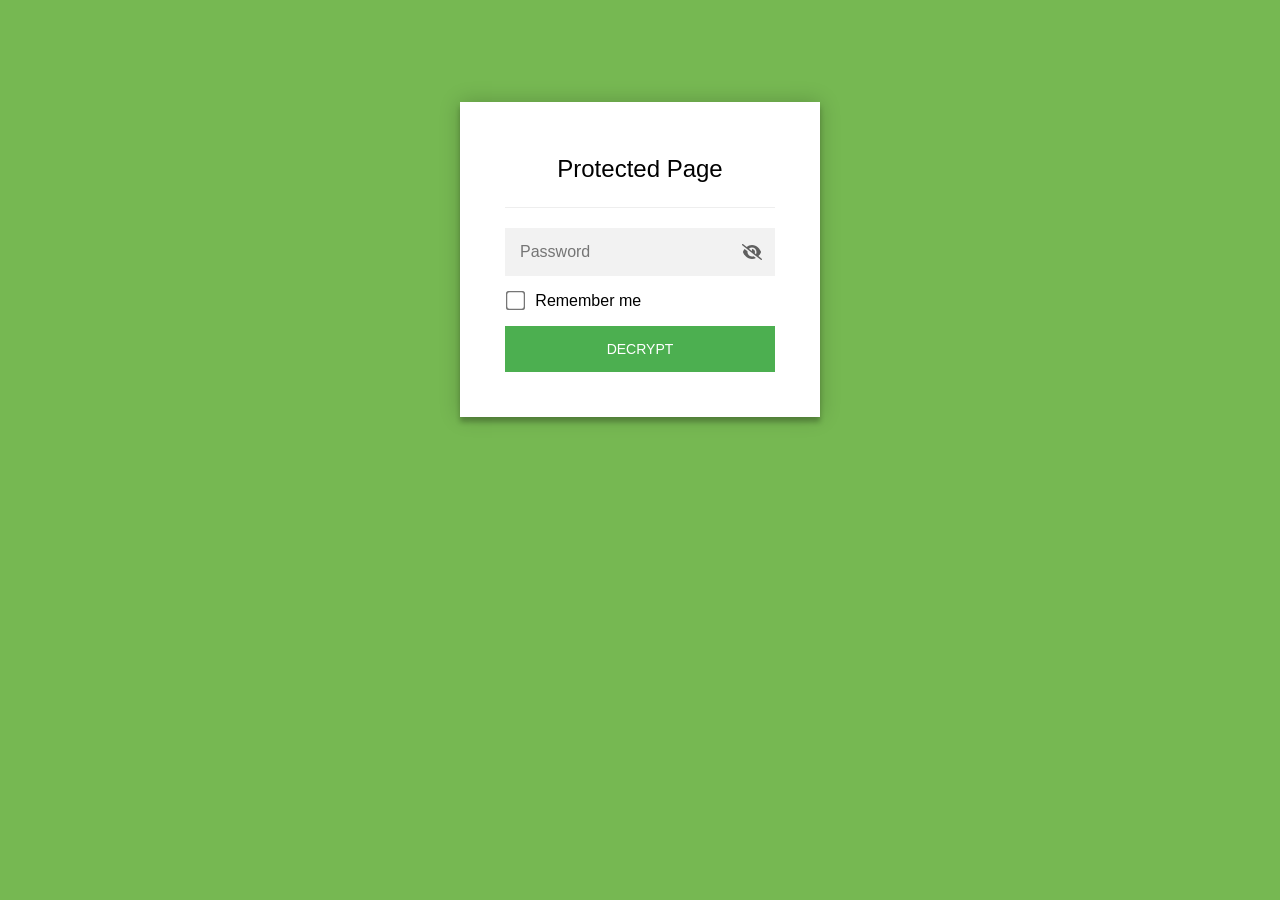
==== intel-workshop-site.html @ adeb6d55 "Intel Sales Workshop — password-protected static site Co-Authored-By: Claude Opus 4.8 (1M context) <" ====
<!DOCTYPE html>
<html class="staticrypt-html">
    <head>
        <meta charset="utf-8" />
        <title>Protected Page</title>
        <meta name="viewport" content="width=device-width, initial-scale=1" />

        <!-- do not cache this page -->
        <meta http-equiv="cache-control" content="max-age=0" />
        <meta http-equiv="cache-control" content="no-cache" />
        <meta http-equiv="expires" content="0" />
        <meta http-equiv="expires" content="Tue, 01 Jan 1980 1:00:00 GMT" />
        <meta http-equiv="pragma" content="no-cache" />

        <style>
            .staticrypt-hr {
                margin-top: 20px;
                margin-bottom: 20px;
                border: 0;
                border-top: 1px solid #eee;
            }

            .staticrypt-page {
                width: 360px;
                padding: 8% 0 0;
                margin: auto;
                box-sizing: border-box;
            }

            .staticrypt-form {
                position: relative;
                z-index: 1;
                background: #ffffff;
                max-width: 360px;
                margin: 0 auto 100px;
                padding: 45px;
                text-align: center;
                box-shadow: 0 0 20px 0 rgba(0, 0, 0, 0.2), 0 5px 5px 0 rgba(0, 0, 0, 0.24);
            }

            .staticrypt-form input[type="password"],
            input[type="text"] {
                background: inherit;
                border: 0;
                box-sizing: border-box; /* This ensures padding is included in the total width */
                font-size: 14px;
                outline: 0;
                padding: 15px 30px 15px 15px; /* Adjust the padding to ensure there is space for the icon */
                width: 100%;
            }

            .staticrypt-password-container {
                position: relative;
                outline: 0;
                background: #f2f2f2;
                width: 100%;
                border: 0;
                margin: 0 0 15px;
                box-sizing: border-box;
            }

            .staticrypt-toggle-password-visibility {
                cursor: pointer;
                height: 20px;
                opacity: 60%;
                padding: 13px;
                position: absolute;
                right: 0;
                top: 50%;
                transform: translateY(-50%);
                width: 20px;
            }

            .staticrypt-form .staticrypt-decrypt-button {
                text-transform: uppercase;
                outline: 0;
                background: #4CAF50;
                width: 100%;
                border: 0;
                padding: 15px;
                color: #ffffff;
                font-size: 14px;
                cursor: pointer;
            }

            .staticrypt-form .staticrypt-decrypt-button:hover,
            .staticrypt-form .staticrypt-decrypt-button:active,
            .staticrypt-form .staticrypt-decrypt-button:focus {
                background: #4CAF50;
                filter: brightness(92%);
            }

            .staticrypt-html {
                height: 100%;
            }

            .staticrypt-body {
                height: 100%;
                margin: 0;
            }

            .staticrypt-content {
                height: 100%;
                margin-bottom: 1em;
                background: #76B852;
                font-family: "Arial", sans-serif;
                -webkit-font-smoothing: antialiased;
                -moz-osx-font-smoothing: grayscale;
            }

            .staticrypt-instructions {
                margin-top: -1em;
                margin-bottom: 1em;
            }

            .staticrypt-title {
                font-size: 1.5em;
            }

            label.staticrypt-remember {
                display: flex;
                align-items: center;
                margin-bottom: 1em;
            }

            .staticrypt-remember input[type="checkbox"] {
                transform: scale(1.5);
                margin-right: 1em;
            }

            .hidden {
                display: none !important;
            }

            .staticrypt-spinner-container {
                height: 100%;
                display: flex;
                align-items: center;
                justify-content: center;
            }

            .staticrypt-spinner {
                display: inline-block;
                width: 2rem;
                height: 2rem;
                vertical-align: text-bottom;
                border: 0.25em solid gray;
                border-right-color: transparent;
                border-radius: 50%;
                -webkit-animation: spinner-border 0.75s linear infinite;
                animation: spinner-border 0.75s linear infinite;
                animation-duration: 0.75s;
                animation-timing-function: linear;
                animation-delay: 0s;
                animation-iteration-count: infinite;
                animation-direction: normal;
                animation-fill-mode: none;
                animation-play-state: running;
                animation-name: spinner-border;
            }

            @keyframes spinner-border {
                100% {
                    transform: rotate(360deg);
                }
            }

            @media screen and (-webkit-min-device-pixel-ratio: 0) {
                .staticrypt-form input[type="password"],
                input[type="text"] {
                    font-size: 16px;
                }
            }
        </style>
    </head>

    <body class="staticrypt-body">
        <div id="staticrypt_loading" class="staticrypt-spinner-container">
            <div class="staticrypt-spinner"></div>
        </div>

        <div id="staticrypt_content" class="staticrypt-content hidden">
            <div class="staticrypt-page">
                <div class="staticrypt-form">
                    <div class="staticrypt-instructions">
                        <p class="staticrypt-title">Protected Page</p>
                        <p></p>
                    </div>

                    <hr class="staticrypt-hr" />

                    <form id="staticrypt-form" action="#" method="post">
                        <div class="staticrypt-password-container">
                            <input
                                id="staticrypt-password"
                                type="password"
                                name="password"
                                placeholder="Password"
                                autofocus
                            />

                            <img
                                class="staticrypt-toggle-password-visibility"
                                alt="Show password"
                                title="Show password"
                                src="[data-uri]"
                            />
                        </div>

                        <label id="staticrypt-remember-label" class="staticrypt-remember hidden">
                            <input id="staticrypt-remember" type="checkbox" name="remember" />
                            Remember me
                        </label>

                        <input type="submit" class="staticrypt-decrypt-button" value="DECRYPT" />
                    </form>
                </div>
            </div>
        </div>

        <script>
            // these variables will be filled when generating the file - the template format is 'variable_name'
            const staticryptInitiator = ((function(){
  const exports = {};
  const cryptoEngine = ((function(){
  const exports = {};
  const { subtle } = crypto;

const IV_BITS = 16 * 8;
const HEX_BITS = 4;
const ENCRYPTION_ALGO = "AES-CBC";

/**
 * Translates between utf8 encoded hexadecimal strings
 * and Uint8Array bytes.
 */
const HexEncoder = {
    /**
     * hex string -> bytes
     * @param {string} hexString
     * @returns {Uint8Array}
     */
    parse: function (hexString) {
        if (hexString.length % 2 !== 0) throw "Invalid hexString";
        const arrayBuffer = new Uint8Array(hexString.length / 2);

        for (let i = 0; i < hexString.length; i += 2) {
            const byteValue = parseInt(hexString.substring(i, i + 2), 16);
            if (isNaN(byteValue)) {
                throw "Invalid hexString";
            }
            arrayBuffer[i / 2] = byteValue;
        }
        return arrayBuffer;
    },

    /**
     * bytes -> hex string
     * @param {Uint8Array} bytes
     * @returns {string}
     */
    stringify: function (bytes) {
        const hexBytes = [];

        for (let i = 0; i < bytes.length; ++i) {
            let byteString = bytes[i].toString(16);
            if (byteString.length < 2) {
                byteString = "0" + byteString;
            }
            hexBytes.push(byteString);
        }
        return hexBytes.join("");
    },
};

/**
 * Translates between utf8 strings and Uint8Array bytes.
 */
const UTF8Encoder = {
    parse: function (str) {
        return new TextEncoder().encode(str);
    },

    stringify: function (bytes) {
        return new TextDecoder().decode(bytes);
    },
};

/**
 * Salt and encrypt a msg with a password.
 */
async function encrypt(msg, hashedPassword) {
    // Must be 16 bytes, unpredictable, and preferably cryptographically random. However, it need not be secret.
    // https://developer.mozilla.org/en-US/docs/Web/API/SubtleCrypto/encrypt#parameters
    const iv = crypto.getRandomValues(new Uint8Array(IV_BITS / 8));

    const key = await subtle.importKey("raw", HexEncoder.parse(hashedPassword), ENCRYPTION_ALGO, false, ["encrypt"]);

    const encrypted = await subtle.encrypt(
        {
            name: ENCRYPTION_ALGO,
            iv: iv,
        },
        key,
        UTF8Encoder.parse(msg)
    );

    // iv will be 32 hex characters, we prepend it to the ciphertext for use in decryption
    return HexEncoder.stringify(iv) + HexEncoder.stringify(new Uint8Array(encrypted));
}
exports.encrypt = encrypt;

/**
 * Decrypt a salted msg using a password.
 *
 * @param {string} encryptedMsg
 * @param {string} hashedPassword
 * @returns {Promise<string>}
 */
async function decrypt(encryptedMsg, hashedPassword) {
    const ivLength = IV_BITS / HEX_BITS;
    const iv = HexEncoder.parse(encryptedMsg.substring(0, ivLength));
    const encrypted = encryptedMsg.substring(ivLength);

    const key = await subtle.importKey("raw", HexEncoder.parse(hashedPassword), ENCRYPTION_ALGO, false, ["decrypt"]);

    const outBuffer = await subtle.decrypt(
        {
            name: ENCRYPTION_ALGO,
            iv: iv,
        },
        key,
        HexEncoder.parse(encrypted)
    );

    return UTF8Encoder.stringify(new Uint8Array(outBuffer));
}
exports.decrypt = decrypt;

/**
 * Salt and hash the password so it can be stored in localStorage without opening a password reuse vulnerability.
 *
 * @param {string} password
 * @param {string} salt
 * @returns {Promise<string>}
 */
async function hashPassword(password, salt) {
    // we hash the password in multiple steps, each adding more iterations. This is because we used to allow less
    // iterations, so for backward compatibility reasons, we need to support going from that to more iterations.
    let hashedPassword = await hashLegacyRound(password, salt);

    hashedPassword = await hashSecondRound(hashedPassword, salt);

    return hashThirdRound(hashedPassword, salt);
}
exports.hashPassword = hashPassword;

/**
 * This hashes the password with 1k iterations. This is a low number, we need this function to support backwards
 * compatibility.
 *
 * @param {string} password
 * @param {string} salt
 * @returns {Promise<string>}
 */
function hashLegacyRound(password, salt) {
    return pbkdf2(password, salt, 1000, "SHA-1");
}
exports.hashLegacyRound = hashLegacyRound;

/**
 * Add a second round of iterations. This is because we used to use 1k, so for backwards compatibility with
 * remember-me/autodecrypt links, we need to support going from that to more iterations.
 *
 * @param hashedPassword
 * @param salt
 * @returns {Promise<string>}
 */
function hashSecondRound(hashedPassword, salt) {
    return pbkdf2(hashedPassword, salt, 14000, "SHA-256");
}
exports.hashSecondRound = hashSecondRound;

/**
 * Add a third round of iterations to bring total number to 600k. This is because we used to use 1k, then 15k, so for
 * backwards compatibility with remember-me/autodecrypt links, we need to support going from that to more iterations.
 *
 * @param hashedPassword
 * @param salt
 * @returns {Promise<string>}
 */
function hashThirdRound(hashedPassword, salt) {
    return pbkdf2(hashedPassword, salt, 585000, "SHA-256");
}
exports.hashThirdRound = hashThirdRound;

/**
 * Salt and hash the password so it can be stored in localStorage without opening a password reuse vulnerability.
 *
 * @param {string} password
 * @param {string} salt
 * @param {int} iterations
 * @param {string} hashAlgorithm
 * @returns {Promise<string>}
 */
async function pbkdf2(password, salt, iterations, hashAlgorithm) {
    const key = await subtle.importKey("raw", UTF8Encoder.parse(password), "PBKDF2", false, ["deriveBits"]);

    const keyBytes = await subtle.deriveBits(
        {
            name: "PBKDF2",
            hash: hashAlgorithm,
            iterations,
            salt: UTF8Encoder.parse(salt),
        },
        key,
        256
    );

    return HexEncoder.stringify(new Uint8Array(keyBytes));
}

function generateRandomSalt() {
    const bytes = crypto.getRandomValues(new Uint8Array(128 / 8));

    return HexEncoder.stringify(new Uint8Array(bytes));
}
exports.generateRandomSalt = generateRandomSalt;

async function signMessage(hashedPassword, message) {
    const key = await subtle.importKey(
        "raw",
        HexEncoder.parse(hashedPassword),
        {
            name: "HMAC",
            hash: "SHA-256",
        },
        false,
        ["sign"]
    );
    const signature = await subtle.sign("HMAC", key, UTF8Encoder.parse(message));

    return HexEncoder.stringify(new Uint8Array(signature));
}
exports.signMessage = signMessage;

function getRandomAlphanum() {
    const possibleCharacters = "abcdefghijklmnopqrstuvwxyzABCDEFGHIJKLMNOPQRSTUVWXYZ0123456789";

    let byteArray;
    let parsedInt;

    // Keep generating new random bytes until we get a value that falls
    // within a range that can be evenly divided by possibleCharacters.length
    do {
        byteArray = crypto.getRandomValues(new Uint8Array(1));
        // extract the lowest byte to get an int from 0 to 255 (probably unnecessary, since we're only generating 1 byte)
        parsedInt = byteArray[0] & 0xff;
    } while (parsedInt >= 256 - (256 % possibleCharacters.length));

    // Take the modulo of the parsed integer to get a random number between 0 and totalLength - 1
    const randomIndex = parsedInt % possibleCharacters.length;

    return possibleCharacters[randomIndex];
}

/**
 * Generate a random string of a given length.
 *
 * @param {int} length
 * @returns {string}
 */
function generateRandomString(length) {
    let randomString = "";

    for (let i = 0; i < length; i++) {
        randomString += getRandomAlphanum();
    }

    return randomString;
}
exports.generateRandomString = generateRandomString;

  return exports;
})());
const codec = ((function(){
  const exports = {};
  /**
 * Initialize the codec with the provided cryptoEngine - this return functions to encode and decode messages.
 *
 * @param cryptoEngine - the engine to use for encryption / decryption
 */
function init(cryptoEngine) {
    const exports = {};

    /**
     * Top-level function for encoding a message.
     * Includes password hashing, encryption, and signing.
     *
     * @param {string} msg
     * @param {string} password
     * @param {string} salt
     *
     * @returns {string} The encoded text
     */
    async function encode(msg, password, salt) {
        const hashedPassword = await cryptoEngine.hashPassword(password, salt);

        const encrypted = await cryptoEngine.encrypt(msg, hashedPassword);

        // we use the hashed password in the HMAC because this is effectively what will be used a password (so we can store
        // it in localStorage safely, we don't use the clear text password)
        const hmac = await cryptoEngine.signMessage(hashedPassword, encrypted);

        return hmac + encrypted;
    }
    exports.encode = encode;

    /**
     * Encode using a password that has already been hashed. This is useful to encode multiple messages in a row, that way
     * we don't need to hash the password multiple times.
     *
     * @param {string} msg
     * @param {string} hashedPassword
     *
     * @returns {string} The encoded text
     */
    async function encodeWithHashedPassword(msg, hashedPassword) {
        const encrypted = await cryptoEngine.encrypt(msg, hashedPassword);

        // we use the hashed password in the HMAC because this is effectively what will be used a password (so we can store
        // it in localStorage safely, we don't use the clear text password)
        const hmac = await cryptoEngine.signMessage(hashedPassword, encrypted);

        return hmac + encrypted;
    }
    exports.encodeWithHashedPassword = encodeWithHashedPassword;

    /**
     * Top-level function for decoding a message.
     * Includes signature check and decryption.
     *
     * @param {string} signedMsg
     * @param {string} hashedPassword
     * @param {string} salt
     * @param {int} backwardCompatibleAttempt
     * @param {string} originalPassword
     *
     * @returns {Object} {success: true, decoded: string} | {success: false, message: string}
     */
    async function decode(signedMsg, hashedPassword, salt, backwardCompatibleAttempt = 0, originalPassword = "") {
        const encryptedHMAC = signedMsg.substring(0, 64);
        const encryptedMsg = signedMsg.substring(64);
        const decryptedHMAC = await cryptoEngine.signMessage(hashedPassword, encryptedMsg);

        if (decryptedHMAC !== encryptedHMAC) {
            // we have been raising the number of iterations in the hashing algorithm multiple times, so to support the old
            // remember-me/autodecrypt links we need to try bringing the old hashes up to speed.
            originalPassword = originalPassword || hashedPassword;
            if (backwardCompatibleAttempt === 0) {
                const updatedHashedPassword = await cryptoEngine.hashThirdRound(originalPassword, salt);

                return decode(signedMsg, updatedHashedPassword, salt, backwardCompatibleAttempt + 1, originalPassword);
            }
            if (backwardCompatibleAttempt === 1) {
                let updatedHashedPassword = await cryptoEngine.hashSecondRound(originalPassword, salt);
                updatedHashedPassword = await cryptoEngine.hashThirdRound(updatedHashedPassword, salt);

                return decode(signedMsg, updatedHashedPassword, salt, backwardCompatibleAttempt + 1, originalPassword);
            }

            return { success: false, message: "Signature mismatch" };
        }

        return {
            success: true,
            decoded: await cryptoEngine.decrypt(encryptedMsg, hashedPassword),
        };
    }
    exports.decode = decode;

    return exports;
}
exports.init = init;

  return exports;
})());
const decode = codec.init(cryptoEngine).decode;

/**
 * Initialize the staticrypt module, that exposes functions callbable by the password_template.
 *
 * @param {{
 *  staticryptEncryptedMsgUniqueVariableName: string,
 *  isRememberEnabled: boolean,
 *  rememberDurationInDays: number,
 *  staticryptSaltUniqueVariableName: string,
 * }} staticryptConfig - object of data that is stored on the password_template at encryption time.
 *
 * @param {{
 *  rememberExpirationKey: string,
 *  rememberPassphraseKey: string,
 *  replaceHtmlCallback: function,
 *  clearLocalStorageCallback: function,
 * }} templateConfig - object of data that can be configured by a custom password_template.
 */
function init(staticryptConfig, templateConfig) {
    const exports = {};

    /**
     * Decrypt our encrypted page, replace the whole HTML.
     *
     * @param {string} hashedPassword
     * @returns {Promise<boolean>}
     */
    async function decryptAndReplaceHtml(hashedPassword) {
        const { staticryptEncryptedMsgUniqueVariableName, staticryptSaltUniqueVariableName } = staticryptConfig;
        const { replaceHtmlCallback } = templateConfig;

        const result = await decode(
            staticryptEncryptedMsgUniqueVariableName,
            hashedPassword,
            staticryptSaltUniqueVariableName
        );
        if (!result.success) {
            return false;
        }
        const plainHTML = result.decoded;

        // if the user configured a callback call it, otherwise just replace the whole HTML
        if (typeof replaceHtmlCallback === "function") {
            replaceHtmlCallback(plainHTML);
        } else {
            document.write(plainHTML);
            document.close();
        }

        return true;
    }

    /**
     * Attempt to decrypt the page and replace the whole HTML.
     *
     * @param {string} password
     * @param {boolean} isRememberChecked
     *
     * @returns {Promise<{isSuccessful: boolean, hashedPassword?: string}>} - we return an object, so that if we want to
     *   expose more information in the future we can do it without breaking the password_template
     */
    async function handleDecryptionOfPage(password, isRememberChecked) {
        const { staticryptSaltUniqueVariableName } = staticryptConfig;

        // decrypt and replace the whole page
        const hashedPassword = await cryptoEngine.hashPassword(password, staticryptSaltUniqueVariableName);
        return handleDecryptionOfPageFromHash(hashedPassword, isRememberChecked);
    }
    exports.handleDecryptionOfPage = handleDecryptionOfPage;

    async function handleDecryptionOfPageFromHash(hashedPassword, isRememberChecked) {
        const { isRememberEnabled, rememberDurationInDays } = staticryptConfig;
        const { rememberExpirationKey, rememberPassphraseKey } = templateConfig;

        const isDecryptionSuccessful = await decryptAndReplaceHtml(hashedPassword);

        if (!isDecryptionSuccessful) {
            return {
                isSuccessful: false,
                hashedPassword,
            };
        }

        // remember the hashedPassword and set its expiration if necessary
        if (isRememberEnabled && isRememberChecked) {
            window.localStorage.setItem(rememberPassphraseKey, hashedPassword);

            // set the expiration if the duration isn't 0 (meaning no expiration)
            if (rememberDurationInDays > 0) {
                window.localStorage.setItem(
                    rememberExpirationKey,
                    (new Date().getTime() + rememberDurationInDays * 24 * 60 * 60 * 1000).toString()
                );
            }
        }

        return {
            isSuccessful: true,
            hashedPassword,
        };
    }
    exports.handleDecryptionOfPageFromHash = handleDecryptionOfPageFromHash;

    /**
     * Clear localstorage from staticrypt related values
     */
    function clearLocalStorage() {
        const { clearLocalStorageCallback, rememberExpirationKey, rememberPassphraseKey } = templateConfig;

        if (typeof clearLocalStorageCallback === "function") {
            clearLocalStorageCallback();
        } else {
            localStorage.removeItem(rememberPassphraseKey);
            localStorage.removeItem(rememberExpirationKey);
        }
    }

    async function handleDecryptOnLoad() {
        let isSuccessful = await decryptOnLoadFromUrl();

        if (!isSuccessful) {
            isSuccessful = await decryptOnLoadFromRememberMe();
        }

        return { isSuccessful };
    }
    exports.handleDecryptOnLoad = handleDecryptOnLoad;

    /**
     * Clear storage if we are logging out
     *
     * @returns {boolean} - whether we logged out
     */
    function logoutIfNeeded() {
        const logoutKey = "staticrypt_logout";

        // handle logout through query param
        const queryParams = new URLSearchParams(window.location.search);
        if (queryParams.has(logoutKey)) {
            clearLocalStorage();
            return true;
        }

        // handle logout through URL fragment
        const hash = window.location.hash.substring(1);
        if (hash.includes(logoutKey)) {
            clearLocalStorage();
            return true;
        }

        return false;
    }

    /**
     * To be called on load: check if we want to try to decrypt and replace the HTML with the decrypted content, and
     * try to do it if needed.
     *
     * @returns {Promise<boolean>} true if we derypted and replaced the whole page, false otherwise
     */
    async function decryptOnLoadFromRememberMe() {
        const { rememberDurationInDays } = staticryptConfig;
        const { rememberExpirationKey, rememberPassphraseKey } = templateConfig;

        // if we are login out, terminate
        if (logoutIfNeeded()) {
            return false;
        }

        // if there is expiration configured, check if we're not beyond the expiration
        if (rememberDurationInDays && rememberDurationInDays > 0) {
            const expiration = localStorage.getItem(rememberExpirationKey),
                isExpired = expiration && new Date().getTime() > parseInt(expiration);

            if (isExpired) {
                clearLocalStorage();
                return false;
            }
        }

        const hashedPassword = localStorage.getItem(rememberPassphraseKey);

        if (hashedPassword) {
            // try to decrypt
            const isDecryptionSuccessful = await decryptAndReplaceHtml(hashedPassword);

            // if the decryption is unsuccessful the password might be wrong - silently clear the saved data and let
            // the user fill the password form again
            if (!isDecryptionSuccessful) {
                clearLocalStorage();
                return false;
            }

            return true;
        }

        return false;
    }

    async function decryptOnLoadFromUrl() {
        const passwordKey = "staticrypt_pwd";
        const rememberMeKey = "remember_me";

        // try to get the password from the query param (for backward compatibility - we now want to avoid this method,
        // since it sends the hashed password to the server which isn't needed)
        const queryParams = new URLSearchParams(window.location.search);
        const hashedPasswordQuery = queryParams.get(passwordKey);
        const rememberMeQuery = queryParams.get(rememberMeKey);

        const urlFragment = window.location.hash.substring(1);
        // get the password from the url fragment
        const hashedPasswordRegexMatch = urlFragment.match(new RegExp(passwordKey + "=([^&]*)"));
        const hashedPasswordFragment = hashedPasswordRegexMatch ? hashedPasswordRegexMatch[1] : null;
        const rememberMeFragment = urlFragment.includes(rememberMeKey);

        const hashedPassword = hashedPasswordFragment || hashedPasswordQuery;
        const rememberMe = rememberMeFragment || rememberMeQuery;

        if (hashedPassword) {
            return handleDecryptionOfPageFromHash(hashedPassword, rememberMe);
        }

        return false;
    }

    return exports;
}
exports.init = init;

  return exports;
})());
            const templateError = "Bad password!",
                templateToggleAltShow = "Show password",
                templateToggleAltHide = "Hide password",
                isRememberEnabled = true,
                staticryptConfig = {"staticryptEncryptedMsgUniqueVariableName":"[base64]","isRememberEnabled":true,"rememberDurationInDays":0,"staticryptSaltUniqueVariableName":"ee8385d4d54e8d5af20b3872338df001"};

            // you can edit these values to customize some of the behavior of StatiCrypt
            const templateConfig = {
                rememberExpirationKey: "staticrypt_expiration",
                rememberPassphraseKey: "staticrypt_passphrase",
                replaceHtmlCallback: null,
                clearLocalStorageCallback: null,
            };

            // init the staticrypt engine
            const staticrypt = staticryptInitiator.init(staticryptConfig, templateConfig);

            // try to automatically decrypt on load if there is a saved password
            window.onload = async function () {
                const { isSuccessful } = await staticrypt.handleDecryptOnLoad();

                // if we didn't decrypt anything on load, show the password prompt. Otherwise the content has already been
                // replaced, no need to do anything
                if (!isSuccessful) {
                    // hide loading screen
                    document.getElementById("staticrypt_loading").classList.add("hidden");
                    document.getElementById("staticrypt_content").classList.remove("hidden");
                    document.getElementById("staticrypt-password").focus();

                    // show the remember me checkbox
                    if (isRememberEnabled) {
                        document.getElementById("staticrypt-remember-label").classList.remove("hidden");
                    }
                }
            };

            // toggle password visibility
            const toggleIcon = document.querySelector(".staticrypt-toggle-password-visibility");
            // these two icons are coming from FontAwesome
            const imgSrcEyeClosed =
                "[data-uri]";
            const imgSrcEyeOpened =
                "[data-uri]";
            toggleIcon.addEventListener("click", function () {
                const passwordInput = document.getElementById("staticrypt-password");
                if (passwordInput.type === "password") {
                    passwordInput.type = "text";
                    toggleIcon.src = imgSrcEyeOpened;
                    toggleIcon.alt = templateToggleAltHide;
                    toggleIcon.title = templateToggleAltHide;
                } else {
                    passwordInput.type = "password";
                    toggleIcon.src = imgSrcEyeClosed;
                    toggleIcon.alt = templateToggleAltShow;
                    toggleIcon.title = templateToggleAltShow;
                }
            });

            // handle password form submission
            document.getElementById("staticrypt-form").addEventListener("submit", async function (e) {
                e.preventDefault();

                const password = document.getElementById("staticrypt-password").value,
                    isRememberChecked = document.getElementById("staticrypt-remember").checked;

                const { isSuccessful } = await staticrypt.handleDecryptionOfPage(password, isRememberChecked);

                if (!isSuccessful) {
                    alert(templateError);
                }
            });
        </script>
    </body>
</html>
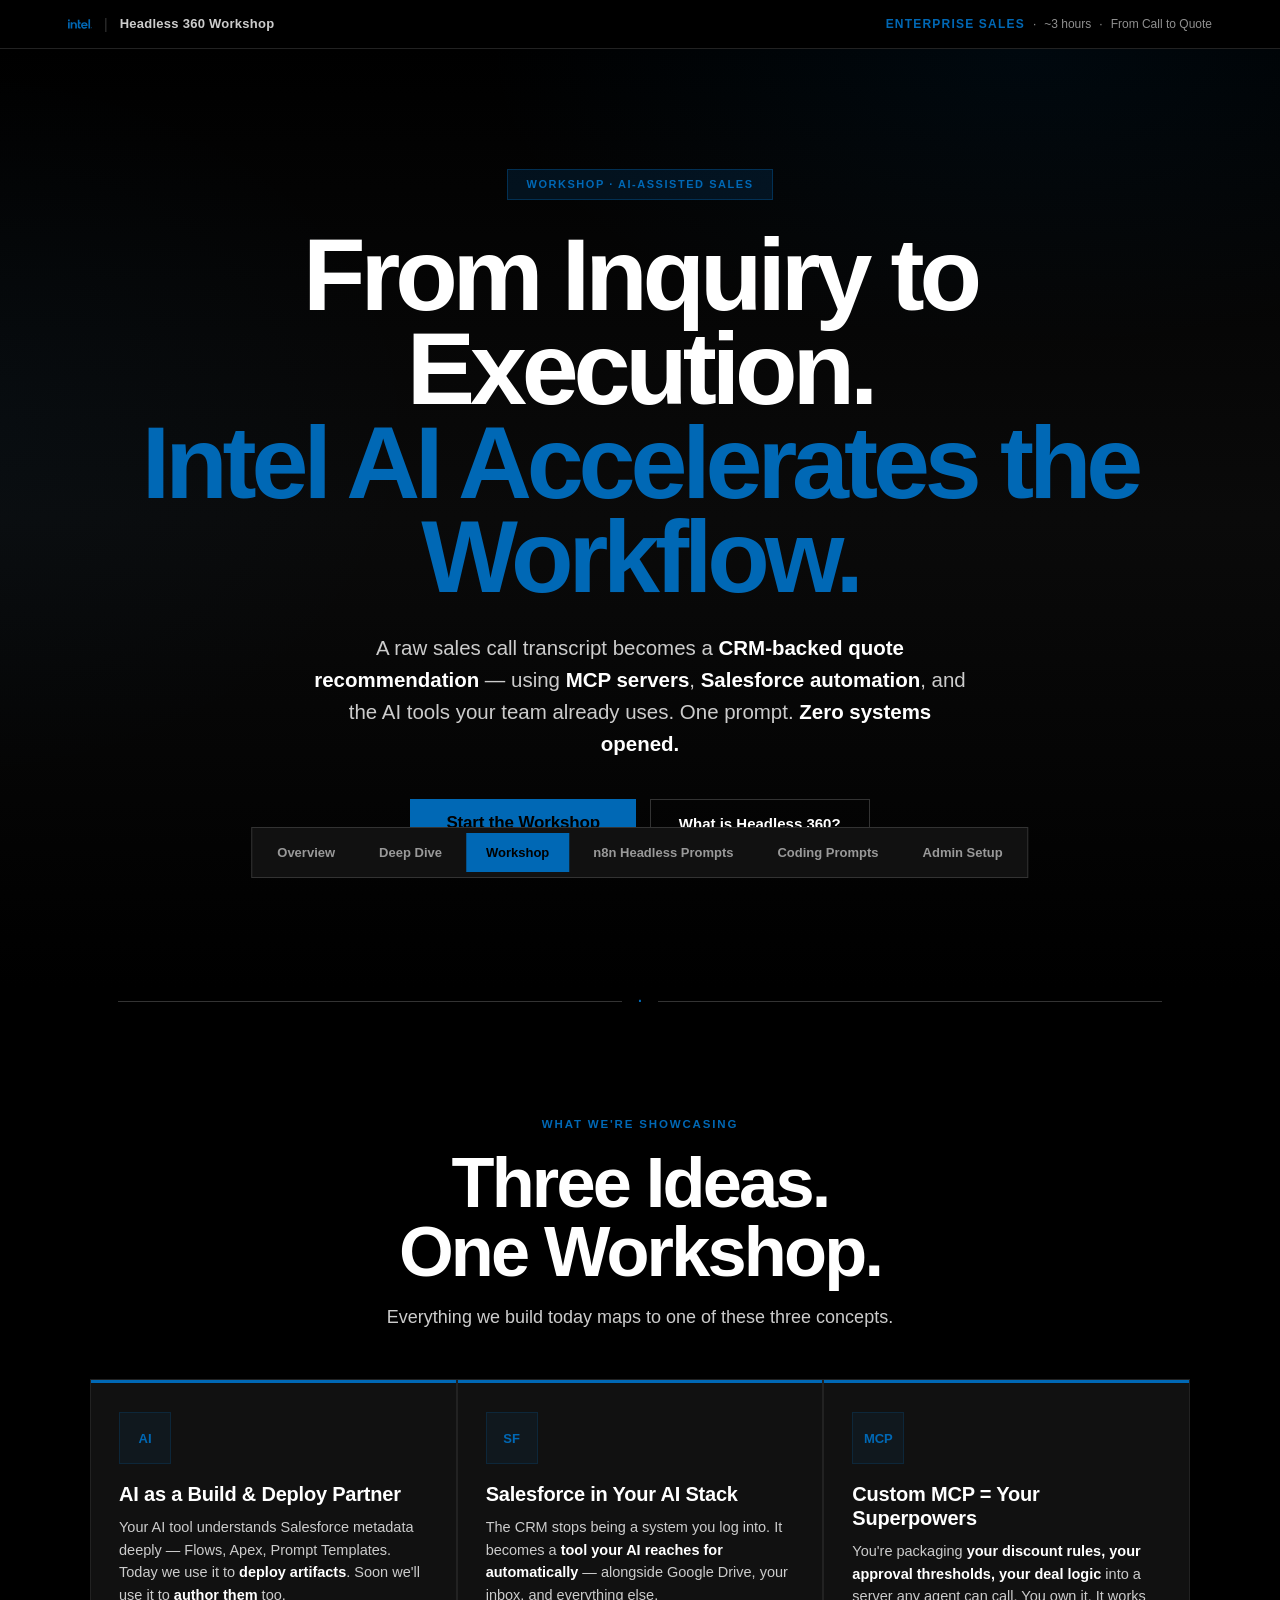
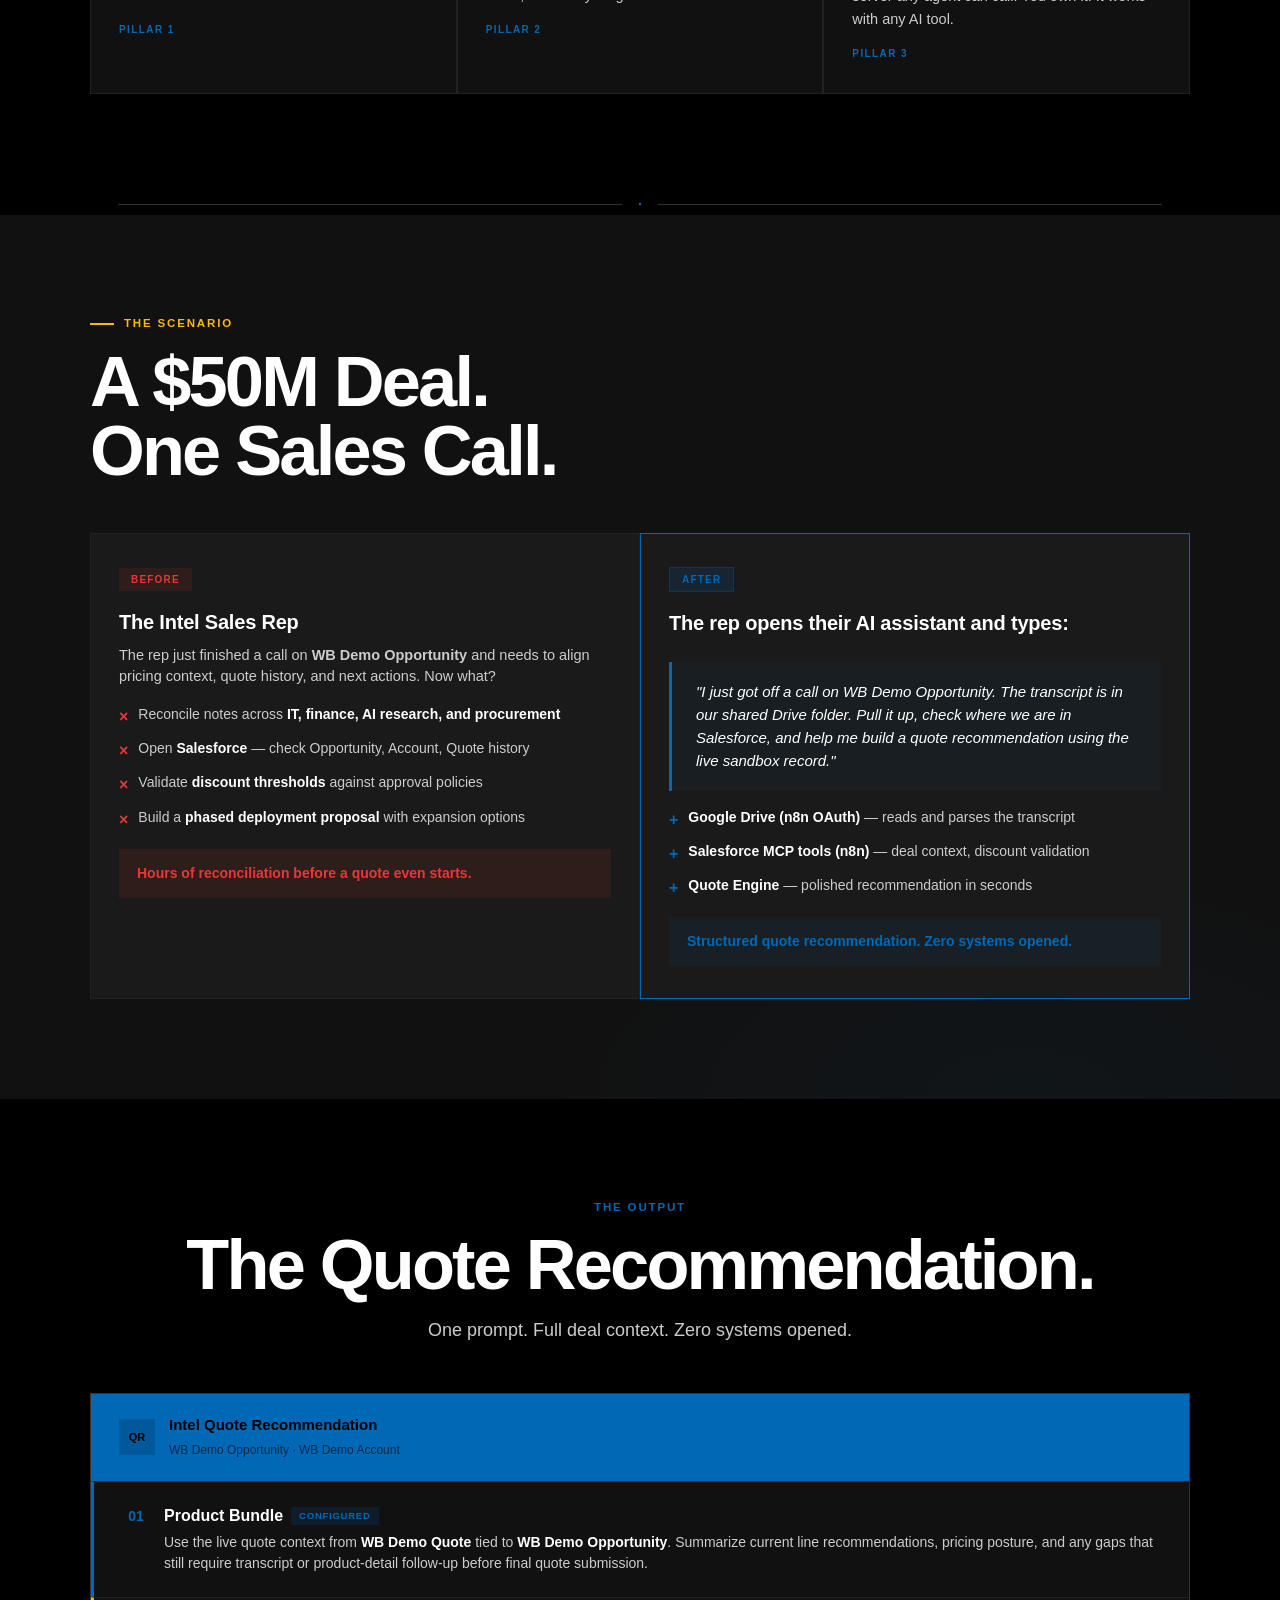
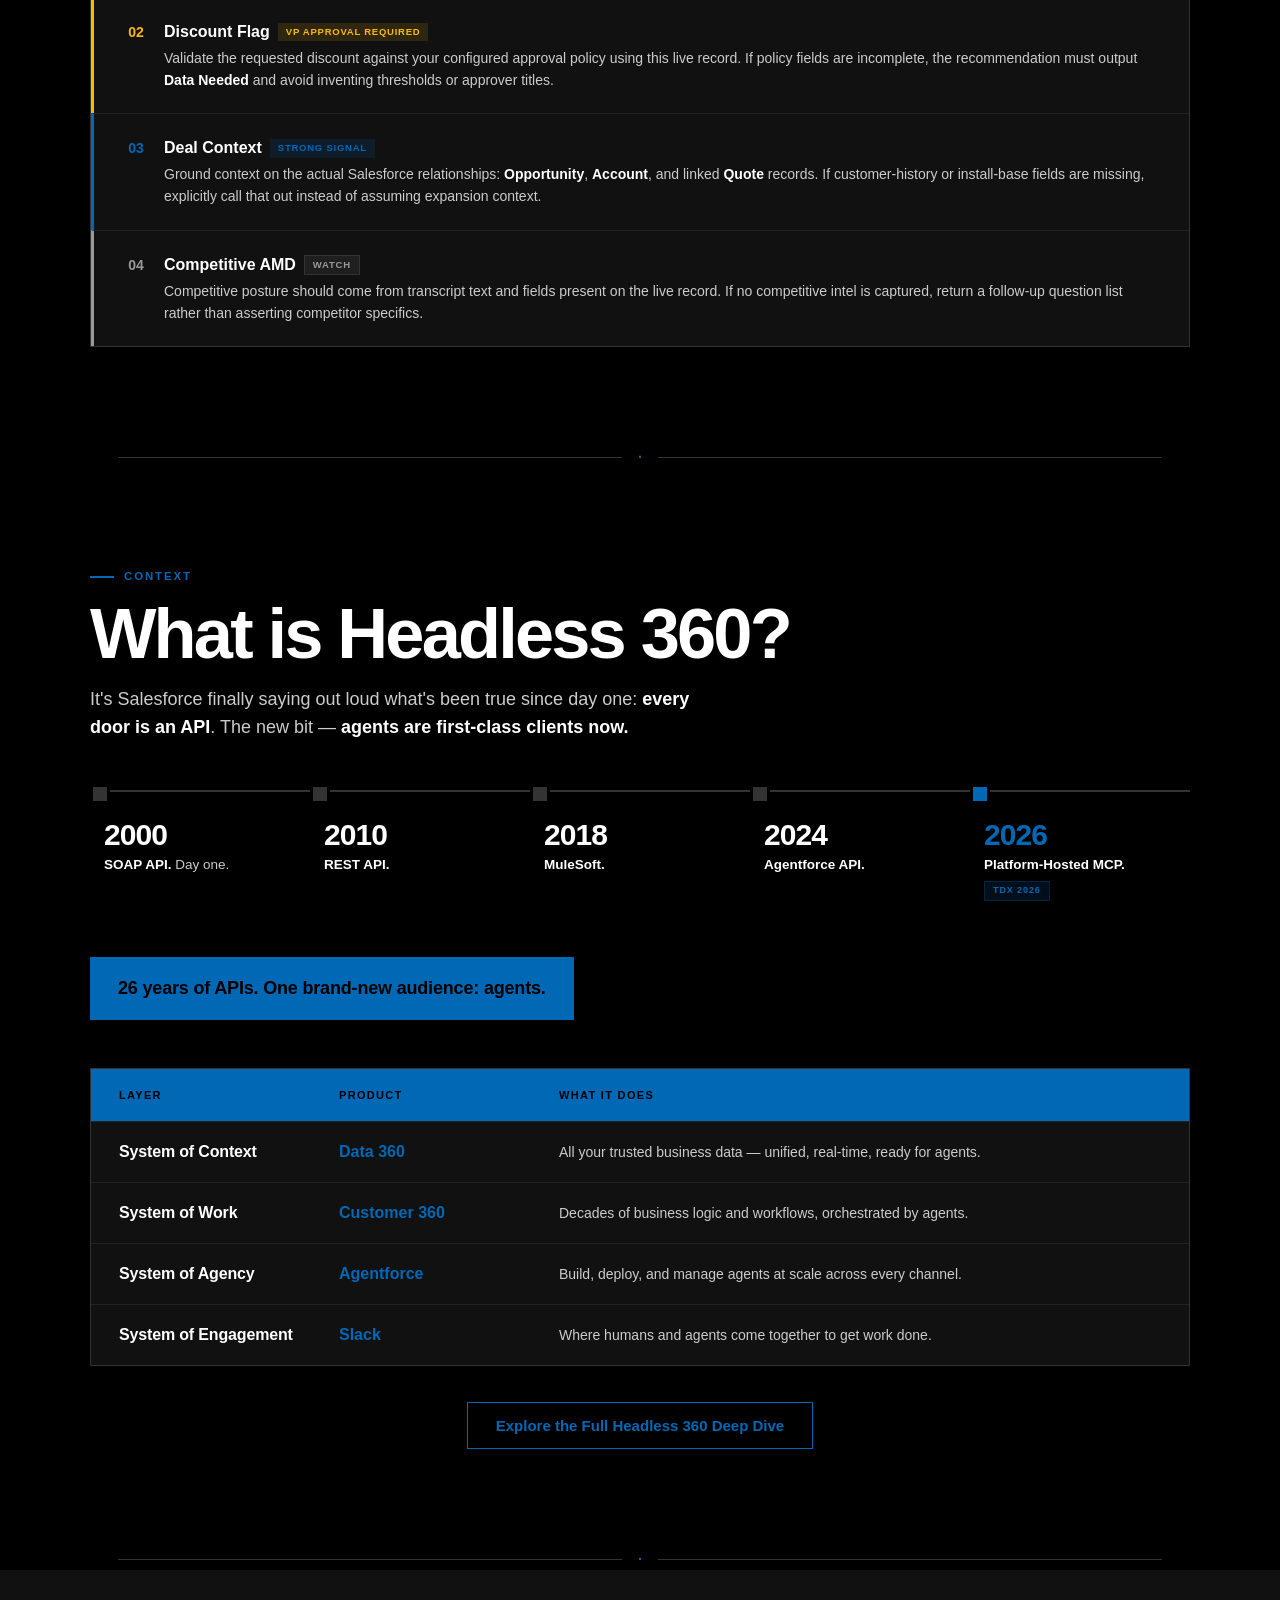
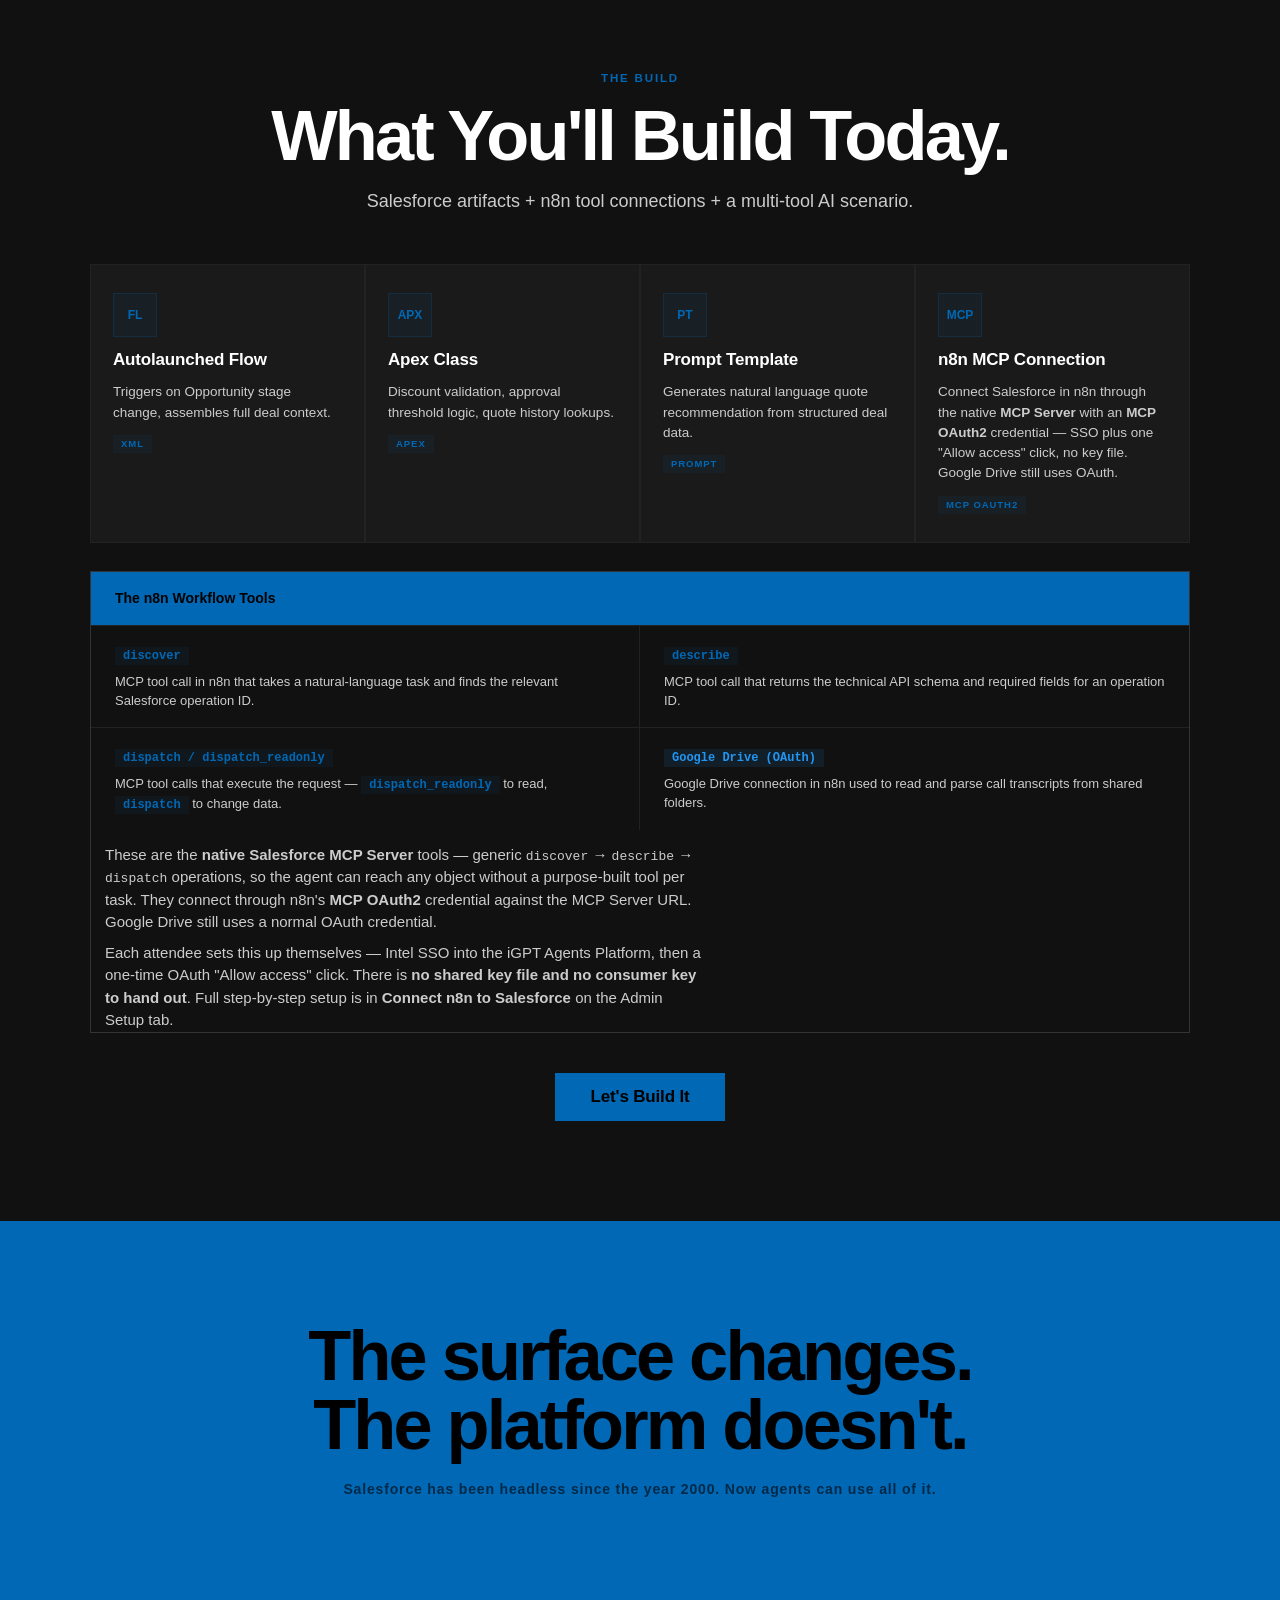
==== commit 23d79840: "Remove password gate — publish workshop as plaintext for the event Replaces StaticCrypt-encrypted in" ====
--- a/intel-workshop-site.html
+++ b/intel-workshop-site.html
@@ -1,892 +1,2266 @@
-<!DOCTYPE html>
-<html class="staticrypt-html">
-    <head>
-        <meta charset="utf-8" />
-        <title>Protected Page</title>
-        <meta name="viewport" content="width=device-width, initial-scale=1" />
-
-        <!-- do not cache this page -->
-        <meta http-equiv="cache-control" content="max-age=0" />
-        <meta http-equiv="cache-control" content="no-cache" />
-        <meta http-equiv="expires" content="0" />
-        <meta http-equiv="expires" content="Tue, 01 Jan 1980 1:00:00 GMT" />
-        <meta http-equiv="pragma" content="no-cache" />
-
-        <style>
-            .staticrypt-hr {
-                margin-top: 20px;
-                margin-bottom: 20px;
-                border: 0;
-                border-top: 1px solid #eee;
-            }
-
-            .staticrypt-page {
-                width: 360px;
-                padding: 8% 0 0;
-                margin: auto;
-                box-sizing: border-box;
-            }
-
-            .staticrypt-form {
-                position: relative;
-                z-index: 1;
-                background: #ffffff;
-                max-width: 360px;
-                margin: 0 auto 100px;
-                padding: 45px;
-                text-align: center;
-                box-shadow: 0 0 20px 0 rgba(0, 0, 0, 0.2), 0 5px 5px 0 rgba(0, 0, 0, 0.24);
-            }
-
-            .staticrypt-form input[type="password"],
-            input[type="text"] {
-                background: inherit;
-                border: 0;
-                box-sizing: border-box; /* This ensures padding is included in the total width */
-                font-size: 14px;
-                outline: 0;
-                padding: 15px 30px 15px 15px; /* Adjust the padding to ensure there is space for the icon */
-                width: 100%;
-            }
-
-            .staticrypt-password-container {
-                position: relative;
-                outline: 0;
-                background: #f2f2f2;
-                width: 100%;
-                border: 0;
-                margin: 0 0 15px;
-                box-sizing: border-box;
-            }
-
-            .staticrypt-toggle-password-visibility {
-                cursor: pointer;
-                height: 20px;
-                opacity: 60%;
-                padding: 13px;
-                position: absolute;
-                right: 0;
-                top: 50%;
-                transform: translateY(-50%);
-                width: 20px;
-            }
-
-            .staticrypt-form .staticrypt-decrypt-button {
-                text-transform: uppercase;
-                outline: 0;
-                background: #4CAF50;
-                width: 100%;
-                border: 0;
-                padding: 15px;
-                color: #ffffff;
-                font-size: 14px;
-                cursor: pointer;
-            }
-
-            .staticrypt-form .staticrypt-decrypt-button:hover,
-            .staticrypt-form .staticrypt-decrypt-button:active,
-            .staticrypt-form .staticrypt-decrypt-button:focus {
-                background: #4CAF50;
-                filter: brightness(92%);
-            }
-
-            .staticrypt-html {
-                height: 100%;
-            }
-
-            .staticrypt-body {
-                height: 100%;
-                margin: 0;
-            }
-
-            .staticrypt-content {
-                height: 100%;
-                margin-bottom: 1em;
-                background: #76B852;
-                font-family: "Arial", sans-serif;
-                -webkit-font-smoothing: antialiased;
-                -moz-osx-font-smoothing: grayscale;
-            }
-
-            .staticrypt-instructions {
-                margin-top: -1em;
-                margin-bottom: 1em;
-            }
-
-            .staticrypt-title {
-                font-size: 1.5em;
-            }
-
-            label.staticrypt-remember {
-                display: flex;
-                align-items: center;
-                margin-bottom: 1em;
-            }
-
-            .staticrypt-remember input[type="checkbox"] {
-                transform: scale(1.5);
-                margin-right: 1em;
-            }
-
-            .hidden {
-                display: none !important;
-            }
-
-            .staticrypt-spinner-container {
-                height: 100%;
-                display: flex;
-                align-items: center;
-                justify-content: center;
-            }
-
-            .staticrypt-spinner {
-                display: inline-block;
-                width: 2rem;
-                height: 2rem;
-                vertical-align: text-bottom;
-                border: 0.25em solid gray;
-                border-right-color: transparent;
-                border-radius: 50%;
-                -webkit-animation: spinner-border 0.75s linear infinite;
-                animation: spinner-border 0.75s linear infinite;
-                animation-duration: 0.75s;
-                animation-timing-function: linear;
-                animation-delay: 0s;
-                animation-iteration-count: infinite;
-                animation-direction: normal;
-                animation-fill-mode: none;
-                animation-play-state: running;
-                animation-name: spinner-border;
-            }
-
-            @keyframes spinner-border {
-                100% {
-                    transform: rotate(360deg);
-                }
-            }
-
-            @media screen and (-webkit-min-device-pixel-ratio: 0) {
-                .staticrypt-form input[type="password"],
-                input[type="text"] {
-                    font-size: 16px;
-                }
-            }
-        </style>
-    </head>
-
-    <body class="staticrypt-body">
-        <div id="staticrypt_loading" class="staticrypt-spinner-container">
-            <div class="staticrypt-spinner"></div>
-        </div>
-
-        <div id="staticrypt_content" class="staticrypt-content hidden">
-            <div class="staticrypt-page">
-                <div class="staticrypt-form">
-                    <div class="staticrypt-instructions">
-                        <p class="staticrypt-title">Protected Page</p>
-                        <p></p>
-                    </div>
-
-                    <hr class="staticrypt-hr" />
-
-                    <form id="staticrypt-form" action="#" method="post">
-                        <div class="staticrypt-password-container">
-                            <input
-                                id="staticrypt-password"
-                                type="password"
-                                name="password"
-                                placeholder="Password"
-                                autofocus
-                            />
-
-                            <img
-                                class="staticrypt-toggle-password-visibility"
-                                alt="Show password"
-                                title="Show password"
-                                src="[data-uri]"
-                            />
-                        </div>
-
-                        <label id="staticrypt-remember-label" class="staticrypt-remember hidden">
-                            <input id="staticrypt-remember" type="checkbox" name="remember" />
-                            Remember me
-                        </label>
-
-                        <input type="submit" class="staticrypt-decrypt-button" value="DECRYPT" />
-                    </form>
-                </div>
-            </div>
-        </div>
-
-        <script>
-            // these variables will be filled when generating the file - the template format is 'variable_name'
-            const staticryptInitiator = ((function(){
-  const exports = {};
-  const cryptoEngine = ((function(){
-  const exports = {};
-  const { subtle } = crypto;
-
-const IV_BITS = 16 * 8;
-const HEX_BITS = 4;
-const ENCRYPTION_ALGO = "AES-CBC";
-
-/**
- * Translates between utf8 encoded hexadecimal strings
- * and Uint8Array bytes.
- */
-const HexEncoder = {
-    /**
-     * hex string -> bytes
-     * @param {string} hexString
-     * @returns {Uint8Array}
-     */
-    parse: function (hexString) {
-        if (hexString.length % 2 !== 0) throw "Invalid hexString";
-        const arrayBuffer = new Uint8Array(hexString.length / 2);
-
-        for (let i = 0; i < hexString.length; i += 2) {
-            const byteValue = parseInt(hexString.substring(i, i + 2), 16);
-            if (isNaN(byteValue)) {
-                throw "Invalid hexString";
-            }
-            arrayBuffer[i / 2] = byteValue;
-        }
-        return arrayBuffer;
-    },
-
-    /**
-     * bytes -> hex string
-     * @param {Uint8Array} bytes
-     * @returns {string}
-     */
-    stringify: function (bytes) {
-        const hexBytes = [];
-
-        for (let i = 0; i < bytes.length; ++i) {
-            let byteString = bytes[i].toString(16);
-            if (byteString.length < 2) {
-                byteString = "0" + byteString;
-            }
-            hexBytes.push(byteString);
-        }
-        return hexBytes.join("");
-    },
-};
-
-/**
- * Translates between utf8 strings and Uint8Array bytes.
- */
-const UTF8Encoder = {
-    parse: function (str) {
-        return new TextEncoder().encode(str);
-    },
-
-    stringify: function (bytes) {
-        return new TextDecoder().decode(bytes);
-    },
-};
-
-/**
- * Salt and encrypt a msg with a password.
- */
-async function encrypt(msg, hashedPassword) {
-    // Must be 16 bytes, unpredictable, and preferably cryptographically random. However, it need not be secret.
-    // https://developer.mozilla.org/en-US/docs/Web/API/SubtleCrypto/encrypt#parameters
-    const iv = crypto.getRandomValues(new Uint8Array(IV_BITS / 8));
-
-    const key = await subtle.importKey("raw", HexEncoder.parse(hashedPassword), ENCRYPTION_ALGO, false, ["encrypt"]);
-
-    const encrypted = await subtle.encrypt(
-        {
-            name: ENCRYPTION_ALGO,
-            iv: iv,
-        },
-        key,
-        UTF8Encoder.parse(msg)
-    );
-
-    // iv will be 32 hex characters, we prepend it to the ciphertext for use in decryption
-    return HexEncoder.stringify(iv) + HexEncoder.stringify(new Uint8Array(encrypted));
+<!doctype html>
+<html lang="en">
+<head>
+<meta charset="utf-8" />
+<meta name="viewport" content="width=device-width, initial-scale=1" />
+<title>Royal Silicon Training — Intel Sales Workshop with Claude Code + MCP</title>
+<style>
+  :root{
+    --green:#0068B5;
+    --green-dim:rgba(0,104,181,.15);
+    --green-faint:rgba(0,104,181,.08);
+    --black:#000;
+    --bg:#000;
+    --surface:#111;
+    --surface2:#1A1A1A;
+    --border:#333;
+    --border2:#222;
+    --muted:#999;
+    --text:#fff;
+    --text2:#ccc;
+    --text3:#888;
+    --warn:#FFB900;
+    --warn-dim:rgba(255,185,0,.12);
+    --red:#E53935;
+    --red-dim:rgba(229,57,53,.1);
+    --blue:#2196F3;
+    --blue-dim:rgba(33,150,243,.1);
+  }
+  *{box-sizing:border-box;margin:0;padding:0}
+  html{scroll-behavior:smooth}
+  body{
+    font-family:Arial,Helvetica,sans-serif;
+    color:var(--text);background:var(--bg);
+    -webkit-font-smoothing:antialiased;line-height:1.5;
+    padding-bottom:100px;
+  }
+  a{color:var(--green);text-decoration:none}
+  a:hover{text-decoration:underline}
+  code{font-family:'SF Mono',ui-monospace,Menlo,monospace;font-size:13px}
+
+  /* ───────── TOP BAR ───────── */
+  .topbar{
+    position:sticky;top:0;z-index:50;
+    background:rgba(0,0,0,.92);backdrop-filter:blur(12px);
+    border-bottom:1px solid var(--border2);
+  }
+  .topbar-inner{
+    max-width:1200px;margin:0 auto;
+    padding:12px 28px;
+    display:flex;align-items:center;justify-content:space-between;
+  }
+  .brand{display:flex;align-items:center;gap:12px}
+  .brand img{height:24px}
+  .brand .intel-logo{height:24px;width:auto;display:block}
+  .brand .sep{color:var(--border);font-size:14px}
+  .brand .label{color:var(--text2);font-size:13px;font-weight:700;letter-spacing:.02em}
+  .topbar-meta{display:flex;align-items:center;gap:8px;font-size:12px}
+  .topbar-meta span{color:var(--text2);opacity:.7}
+  .topbar-meta .accent{color:var(--green);font-weight:700;opacity:1;text-transform:uppercase;letter-spacing:.1em}
+
+  /* ───────── FLOATING TOGGLE ───────── */
+  .bottom-toggle{
+    position:fixed;left:50%;bottom:22px;transform:translateX(-50%);z-index:60;
+  }
+  .modes{
+    display:flex;gap:4px;background:var(--surface);
+    padding:5px;border-radius:0;
+    border:1px solid var(--border);
+  }
+  .modes button{
+    border:0;background:transparent;padding:10px 20px;border-radius:0;
+    font:inherit;font-weight:700;font-size:13px;color:var(--muted);cursor:pointer;
+    transition:all .15s ease;white-space:nowrap;
+  }
+  .modes button:hover{color:var(--text)}
+  .modes button.active{background:var(--green);color:var(--black)}
+  @media(max-width:640px){.modes button{padding:9px 12px;font-size:12px}}
+
+  /* ───────── PAGE SWITCHING ───────── */
+  .page{display:none}
+  .page.active{display:block}
+
+  /* ───────── REUSABLE ───────── */
+  section{padding:100px 28px;position:relative}
+  .wrap{max-width:1100px;margin:0 auto}
+  .kicker{
+    font-size:11.5px;font-weight:700;letter-spacing:.16em;text-transform:uppercase;
+    color:var(--green);margin-bottom:14px;display:flex;align-items:center;gap:10px;
+  }
+  .kicker::before{content:"";width:24px;height:2px;background:var(--green)}
+  .kicker.warn{color:var(--warn)}
+  .kicker.warn::before{background:var(--warn)}
+  .kicker.center{justify-content:center}
+  .kicker.center::before{display:none}
+  h2.big{
+    font-size:clamp(38px,5.5vw,72px);font-weight:700;letter-spacing:-.04em;
+    color:var(--text);line-height:.98;
+  }
+  h2.med{font-size:clamp(28px,3.8vw,48px);font-weight:700;letter-spacing:-.03em;color:var(--text);line-height:1.05}
+  .lead{font-size:18px;color:var(--text2);max-width:640px;margin:18px 0 0;font-weight:400;line-height:1.55}
+  .lead strong{color:var(--text);font-weight:700}
+  .green-divider{
+    max-width:1100px;margin:0 auto;padding:0 28px;
+    display:flex;align-items:center;gap:16px;
+  }
+  .green-divider .line{flex:1;height:1px;background:var(--border)}
+  .green-divider .dot{color:var(--green);font-size:14px;font-weight:700}
+
+  /* ───────── ANIMATIONS ───────── */
+  @keyframes fadeInUp{from{opacity:0;transform:translateY(30px)}to{opacity:1;transform:translateY(0)}}
+  .ani{animation:fadeInUp .6s ease-out backwards}
+  .ani-1{animation-delay:.1s}.ani-2{animation-delay:.2s}.ani-3{animation-delay:.3s}.ani-4{animation-delay:.4s}
+
+  /* ═══════════════════════════════════
+     PAGE 1 — OVERVIEW
+     ═══════════════════════════════════ */
+
+  /* HERO */
+  .hero{
+    position:relative;overflow:hidden;
+    background:
+      radial-gradient(900px 500px at 80% 0%,rgba(0,104,181,.08) 0,transparent 60%),
+      radial-gradient(800px 600px at -5% 40%,rgba(0,104,181,.05) 0,transparent 60%),
+      linear-gradient(180deg,var(--black) 0%,#0A0A0A 50%,var(--black) 100%);
+    padding:120px 28px 140px;text-align:center;color:#fff;
+  }
+  .hero-inner{max-width:1000px;margin:0 auto;position:relative;z-index:3}
+  .hero-chip{
+    display:inline-flex;align-items:center;gap:8px;
+    background:var(--green-dim);border:1px solid rgba(0,104,181,.35);
+    padding:6px 18px;border-radius:0;
+    font-size:11px;font-weight:700;letter-spacing:.14em;text-transform:uppercase;
+    color:var(--green);margin-bottom:28px;
+  }
+  .hero h1{
+    font-size:clamp(48px,8vw,108px);line-height:.92;
+    font-weight:700;letter-spacing:-.05em;
+    margin-bottom:28px;
+  }
+  .hero h1 .green{color:var(--green)}
+  .hero-sub{
+    font-size:clamp(18px,1.6vw,22px);max-width:660px;
+    margin:0 auto;color:var(--text2);font-weight:400;line-height:1.55;
+  }
+  .hero-sub strong{color:#fff;font-weight:700}
+  .hero-btns{display:flex;gap:14px;justify-content:center;margin-top:40px;flex-wrap:wrap}
+  .btn-primary{
+    background:var(--green);color:var(--black);font-weight:700;font-size:17px;
+    padding:14px 36px;border-radius:0;border:0;cursor:pointer;
+    transition:all .15s ease;letter-spacing:-.01em;
+  }
+  .btn-primary:hover{filter:brightness(1.1);transform:translateY(-1px)}
+  .btn-ghost{
+    background:transparent;color:#fff;font-weight:700;font-size:15px;
+    padding:14px 28px;border-radius:0;border:1px solid var(--border);cursor:pointer;
+    transition:all .15s ease;
+  }
+  .btn-ghost:hover{background:rgba(255,255,255,.04);border-color:var(--green);color:var(--green)}
+
+  /* PILLARS */
+  .pillars-section{background:var(--bg)}
+  .pillar-grid{display:grid;grid-template-columns:repeat(3,1fr);gap:0;margin-top:48px}
+  .pillar{
+    border:1px solid var(--border2);padding:32px 28px;background:var(--surface);
+    position:relative;overflow:hidden;
+    transition:all .2s ease;
+  }
+  .pillar:hover{border-color:var(--green)}
+  .pillar::before{content:"";position:absolute;top:0;left:0;right:0;height:3px;background:var(--green)}
+  .pillar .icon{
+    width:52px;height:52px;display:flex;align-items:center;justify-content:center;
+    font-size:13px;font-weight:700;margin-bottom:18px;
+    background:var(--green-faint);color:var(--green);border:1px solid rgba(0,104,181,.18);
+  }
+  .pillar h3{font-size:20px;font-weight:700;color:var(--text);margin-bottom:10px;letter-spacing:-.01em;line-height:1.2}
+  .pillar p{font-size:14.5px;color:var(--text2);line-height:1.55}
+  .pillar p strong{color:var(--text)}
+  .pillar .tag{
+    margin-top:16px;font-size:10px;font-weight:700;letter-spacing:.14em;text-transform:uppercase;
+    color:var(--green);
+  }
+  @media(max-width:860px){.pillar-grid{grid-template-columns:1fr}}
+
+  /* STORY — Before/After */
+  .story-section{
+    background:
+      radial-gradient(800px 400px at 80% 100%,rgba(0,104,181,.05) 0,transparent 60%),
+      var(--surface);
+  }
+  .story-grid{display:grid;grid-template-columns:1fr 1fr;gap:0;margin-top:48px}
+  .story-card{padding:32px 28px;position:relative;overflow:hidden}
+  .story-card.before{background:var(--surface2);border:1px solid var(--border2)}
+  .story-card.after{background:var(--surface2);border:1px solid var(--green)}
+  .story-card .chip{
+    display:inline-block;font-size:10px;font-weight:700;letter-spacing:.12em;text-transform:uppercase;
+    padding:4px 12px;margin-bottom:16px;
+  }
+  .story-card.before .chip{background:var(--red-dim);color:var(--red)}
+  .story-card.after .chip{background:var(--green-dim);color:var(--green);border:1px solid rgba(0,104,181,.25)}
+  .story-card h3{font-size:20px;font-weight:700;color:var(--text);margin-bottom:8px;letter-spacing:-.01em}
+  .story-card .desc{font-size:14.5px;color:var(--text2);margin-bottom:16px;line-height:1.5}
+  .story-item{display:flex;align-items:flex-start;gap:10px;margin-bottom:10px;font-size:14px;color:var(--text2);line-height:1.45}
+  .story-item .x{color:var(--red);font-weight:700;font-size:16px;flex-shrink:0;margin-top:1px}
+  .story-item .check{color:var(--green);font-weight:700;font-size:16px;flex-shrink:0;margin-top:1px}
+  .story-item strong{color:var(--text)}
+  .story-result{margin-top:18px;padding:14px 18px;font-size:14px;font-weight:700}
+  .story-card.before .story-result{background:var(--red-dim);color:var(--red)}
+  .story-card.after .story-result{background:var(--green-faint);color:var(--green)}
+  .story-quote{
+    margin-top:24px;padding:18px 24px;
+    background:rgba(0,104,181,.05);border-left:3px solid var(--green);
+    font-size:15px;color:var(--text);font-style:italic;line-height:1.55;
+  }
+  @media(max-width:860px){.story-grid{grid-template-columns:1fr}}
+
+  /* QUOTE RECOMMENDATION */
+  .brief-section{background:var(--bg)}
+  .brief-card{
+    overflow:hidden;border:1px solid var(--border);
+    background:var(--surface);margin-top:48px;
+  }
+  .brief-header{
+    background:var(--green);padding:20px 28px;display:flex;align-items:center;gap:14px;
+    color:var(--black);
+  }
+  .brief-header .dot{
+    width:36px;height:36px;display:flex;align-items:center;justify-content:center;
+    background:rgba(0,0,0,.15);color:var(--black);font-size:11px;font-weight:700;
+  }
+  .brief-header .info h4{font-size:15px;font-weight:700;color:var(--black)}
+  .brief-header .info small{font-size:12px;color:rgba(0,0,0,.6)}
+  .deal-row{padding:22px 28px;border-top:1px solid var(--border2);display:flex;gap:14px;align-items:flex-start}
+  .deal-row .num{font-size:14px;font-weight:700;flex-shrink:0;margin-top:2px;width:28px;text-align:center}
+  .deal-row h4{font-size:16px;font-weight:700;color:var(--text);margin-bottom:4px;display:flex;align-items:center;gap:8px;flex-wrap:wrap}
+  .badge{
+    font-size:9.5px;font-weight:700;letter-spacing:.08em;text-transform:uppercase;
+    padding:2px 8px;
+  }
+  .badge-green{background:var(--green-dim);color:var(--green)}
+  .badge-red{background:var(--red-dim);color:var(--red)}
+  .badge-warn{background:var(--warn-dim);color:var(--warn)}
+  .badge-blue{background:var(--blue-dim);color:var(--blue)}
+  .badge-muted{background:rgba(153,153,153,.1);color:var(--muted);border:1px solid var(--border)}
+  .deal-row p{font-size:14px;color:var(--text2);line-height:1.55}
+  .deal-row p strong{color:var(--text)}
+  .deal-border-green{border-left:3px solid var(--green)}
+  .deal-border-red{border-left:3px solid var(--red)}
+  .deal-border-warn{border-left:3px solid var(--warn)}
+  .deal-border-muted{border-left:3px solid var(--muted)}
+
+  /* H360 CONDENSED */
+  .h360-section{background:var(--bg);overflow:hidden;position:relative}
+  .ribbon{
+    margin-top:48px;display:grid;grid-template-columns:repeat(5,1fr);gap:0;
+    border-top:2px solid var(--border);position:relative;
+  }
+  .rib{padding:28px 14px 8px;position:relative;text-align:left}
+  .rib::before{
+    content:"";position:absolute;top:-8px;left:0;
+    width:14px;height:14px;background:var(--border);
+    border:3px solid var(--bg);
+  }
+  .rib.now::before{background:var(--green);border-color:var(--bg)}
+  .rib .yr{font-weight:700;color:var(--text);font-size:30px;letter-spacing:-.03em;line-height:1}
+  .rib.now .yr{color:var(--green)}
+  .rib .what{margin-top:6px;color:var(--text2);font-size:13.5px;line-height:1.4;font-weight:400}
+  .rib .what strong{color:var(--text)}
+  .rib .tdx-tag{
+    display:inline-block;font-size:9px;font-weight:700;letter-spacing:.1em;text-transform:uppercase;
+    background:var(--green-dim);color:var(--green);padding:2px 8px;margin-top:6px;
+    border:1px solid rgba(0,104,181,.25);
+  }
+  @media(max-width:880px){
+    .ribbon{grid-template-columns:repeat(2,1fr);gap:20px;border-top:0}
+    .rib{border-left:2px solid var(--border);padding:12px 16px 12px 24px}
+    .rib::before{top:16px;left:-7px}
+  }
+  .receipt-stamp{
+    margin-top:48px;display:inline-flex;align-items:center;gap:14px;
+    padding:18px 28px;
+    background:var(--green);color:var(--black);
+    font-size:18px;font-weight:700;letter-spacing:-.01em;
+  }
+
+  /* LAYER TABLE */
+  .layer-table{
+    overflow:hidden;border:1px solid var(--border);
+    background:var(--surface);margin-top:36px;
+  }
+  .lt-head,.lt-row{display:grid;grid-template-columns:200px 200px 1fr;gap:20px;padding:18px 28px}
+  .lt-head{background:var(--green);color:var(--black);font-weight:700;font-size:11px;letter-spacing:.12em;text-transform:uppercase}
+  .lt-row{border-top:1px solid var(--border2);align-items:center}
+  .lt-row .ln{font-weight:700;color:var(--text);font-size:16px;letter-spacing:-.01em}
+  .lt-row .lp{font-weight:700;color:var(--green);font-size:16px}
+  .lt-row .ld{color:var(--text2);font-size:14px;line-height:1.5}
+  @media(max-width:760px){
+    .lt-head{display:none}
+    .lt-row{grid-template-columns:1fr;gap:4px;padding:16px 22px}
+  }
+
+  /* WHAT YOU'LL BUILD */
+  .build-section{background:var(--surface)}
+  .build-grid{display:grid;grid-template-columns:repeat(4,1fr);gap:0;margin-top:48px}
+  .build-card{
+    border:1px solid var(--border2);padding:28px 22px;background:var(--surface2);
+    transition:all .2s ease;display:flex;flex-direction:column;gap:12px;
+  }
+  .build-card:hover{border-color:var(--green)}
+  .build-card .icon{width:44px;height:44px;display:flex;align-items:center;justify-content:center;font-size:12px;font-weight:700;background:var(--green-faint);color:var(--green);border:1px solid rgba(0,104,181,.18)}
+  .build-card h3{font-size:17px;font-weight:700;color:var(--text);letter-spacing:-.01em;line-height:1.25}
+  .build-card p{font-size:13.5px;color:var(--text2);line-height:1.5}
+  .build-card .tag{
+    font-size:9.5px;font-weight:700;letter-spacing:.1em;text-transform:uppercase;
+    padding:2px 8px;display:inline-block;width:fit-content;
+    background:var(--green-faint);color:var(--green);
+  }
+  @media(max-width:960px){.build-grid{grid-template-columns:1fr 1fr}}
+  @media(max-width:560px){.build-grid{grid-template-columns:1fr}}
+
+  /* MCP TOOLS TABLE */
+  .tools-table{
+    overflow:hidden;border:1px solid var(--border);
+    background:var(--surface);margin-top:28px;
+  }
+  .tools-header{background:var(--green);padding:16px 24px;color:var(--black);font-weight:700;font-size:14px;display:flex;align-items:center;gap:8px}
+  .tools-grid{display:grid;grid-template-columns:1fr 1fr}
+  .tool-cell{padding:16px 24px;border-top:1px solid var(--border2)}
+  .tool-cell:nth-child(odd){border-right:1px solid var(--border2)}
+  .tool-cell code{
+    font-size:12px;font-weight:700;color:var(--green);background:var(--green-faint);
+    padding:2px 8px;
+  }
+  .tool-cell p{font-size:13px;color:var(--text2);margin-top:6px}
+
+  /* CLOSE BANNER */
+  .close-banner{
+    background:var(--green);
+    color:var(--black);padding:100px 28px;text-align:center;
+    position:relative;overflow:hidden;
+  }
+  .close-banner h2{
+    font-size:clamp(36px,5.5vw,80px);font-weight:700;letter-spacing:-.04em;
+    line-height:.98;max-width:900px;margin:0 auto;color:var(--black);
+  }
+  .close-banner .sub{margin-top:20px;color:rgba(0,0,0,.6);font-size:14px;font-weight:700;letter-spacing:.06em}
+
+  /* ═══════════════════════════════════
+     PAGE 2 — WORKSHOP
+     ═══════════════════════════════════ */
+
+  /* WORKSHOP HERO */
+  .ws-hero{
+    background:var(--bg);color:#fff;padding:80px 28px 60px;text-align:center;
+    position:relative;overflow:hidden;
+  }
+  .ws-hero::before{
+    content:"";position:absolute;inset:0;
+    background:radial-gradient(600px 300px at 50% 0%,rgba(0,104,181,.06) 0,transparent 60%);
+    pointer-events:none;
+  }
+  .ws-hero > *{position:relative;z-index:1}
+  .ws-hero h1{
+    font-size:clamp(36px,5vw,64px);font-weight:700;letter-spacing:-.04em;line-height:1;
+    margin-bottom:16px;
+  }
+  .ws-hero .sub{font-size:18px;color:var(--text2);max-width:640px;margin:0 auto 36px;font-weight:400;line-height:1.5}
+  .module-nav{display:flex;flex-wrap:wrap;justify-content:center;gap:8px}
+  .module-nav a{
+    background:rgba(255,255,255,.04);border:1px solid var(--border);
+    color:#fff;font-size:13px;font-weight:700;padding:10px 18px;
+    transition:all .15s ease;display:inline-flex;align-items:center;gap:6px;
+  }
+  .module-nav a:hover{background:rgba(0,104,181,.08);text-decoration:none;border-color:var(--green)}
+  .module-nav .num{color:var(--green);font-weight:700}
+
+  /* ───────── SEAT TILE GRID ───────── */
+  .seat-picker{margin:0 auto 8px;max-width:1080px}
+  .seat-picker-head{text-align:center;margin-bottom:20px}
+  .seat-picker-tag{display:inline-block;font-size:11px;font-weight:700;letter-spacing:.12em;text-transform:uppercase;color:#fff;background:var(--green);padding:6px 14px;border-radius:14px;margin-bottom:12px}
+  .seat-picker-head p{color:var(--text2);font-size:14px;max-width:680px;margin:0 auto;line-height:1.55}
+  .seat-grid{display:grid;grid-template-columns:repeat(4,1fr);gap:12px}
+  @media(max-width:920px){.seat-grid{grid-template-columns:repeat(2,1fr)}}
+  @media(max-width:520px){.seat-grid{grid-template-columns:1fr}}
+  .seat-tile{display:flex;flex-direction:column;align-items:flex-start;gap:2px;text-align:left;
+    background:#fff;border:1px solid #cbd5e1;border-radius:10px;padding:16px 16px 14px;cursor:pointer;
+    transition:.15s;font-family:inherit}
+  .seat-tile:hover{border-color:var(--green);box-shadow:0 4px 18px rgba(0,104,181,.25);transform:translateY(-2px)}
+  .seat-tile-num{font-size:11px;font-weight:700;letter-spacing:.08em;text-transform:uppercase;color:var(--green)}
+  .seat-tile-oem{font-size:16px;font-weight:700;color:#0f172a;line-height:1.25;margin-top:4px}
+  .seat-tile-srv{font-size:12.5px;color:#64748b;margin-top:2px}
+  .seat-tile-cta{font-size:12px;font-weight:700;color:var(--green);margin-top:12px}
+  .seat-tile.active{background:var(--green);border-color:var(--green);box-shadow:0 6px 22px rgba(0,104,181,.4)}
+  .seat-tile.active .seat-tile-num,.seat-tile.active .seat-tile-srv,.seat-tile.active .seat-tile-cta{color:rgba(255,255,255,.85)}
+  .seat-tile.active .seat-tile-oem{color:#fff}
+  .seat-current{display:flex;align-items:center;gap:12px;justify-content:center;margin-top:18px;
+    background:var(--green-faint);border:1px solid var(--green-dim);padding:12px 18px;flex-wrap:wrap}
+  .seat-current-badge{font-size:10px;font-weight:700;letter-spacing:.1em;text-transform:uppercase;color:#fff;background:var(--green);padding:4px 10px;border-radius:12px}
+  .seat-current-text{font-size:13.5px;color:var(--text2)}
+  .seat-warn{display:flex;align-items:center;gap:10px;justify-content:center;margin-top:16px;
+    background:var(--warn-dim);border:1px solid rgba(255,185,0,.3);padding:11px 16px;font-size:13px;color:var(--text2)}
+  .seat-warn-mark{flex:none;width:20px;height:20px;border-radius:50%;background:var(--warn);color:#000;font-weight:800;display:flex;align-items:center;justify-content:center;font-size:12px}
+  .url-row.locked{opacity:.5}
+  .url-row.locked code::after{content:" — pick your seat above";color:var(--warn);font-style:italic}
+
+  /* MODULE */
+  .module{padding:80px 28px;position:relative}
+  .module.alt{background:var(--surface)}
+  .mod-head{display:flex;align-items:flex-start;gap:18px;margin-bottom:32px}
+  .mod-num{
+    width:56px;height:56px;flex-shrink:0;
+    display:flex;align-items:center;justify-content:center;
+    background:var(--green-faint);border:1px solid rgba(0,104,181,.18);
+    color:var(--green);font-size:22px;font-weight:700;
+  }
+  .mod-title{font-size:clamp(28px,3.8vw,42px);font-weight:700;letter-spacing:-.03em;color:var(--text);line-height:1.05}
+  .mod-time{
+    font-size:11px;font-weight:700;letter-spacing:.1em;text-transform:uppercase;
+    color:var(--muted);background:var(--surface2);padding:4px 10px;
+    display:inline-block;margin-top:4px;
+  }
+  .mod-desc{
+    font-size:clamp(22px,2.8vw,32px);font-weight:700;letter-spacing:-.025em;
+    color:var(--text);line-height:1.1;margin-top:14px;
+  }
+  .mod-desc em{color:var(--green);font-style:normal}
+  .mod-sub{font-size:15px;color:var(--text2);margin-top:8px;max-width:600px;line-height:1.5}
+  .mod-goal{
+    background:var(--green-faint);padding:16px 22px;margin-bottom:28px;
+    border:1px solid rgba(0,104,181,.12);font-size:14px;color:var(--text2);
+  }
+  .mod-goal strong{color:var(--text)}
+
+  /* STEP CARDS */
+  .step{
+    background:var(--surface2);border:1px solid var(--border2);padding:24px;
+    margin-bottom:14px;display:flex;gap:16px;align-items:flex-start;
+    transition:all .15s ease;
+  }
+  .step:hover{border-color:var(--green)}
+  .step .sn{
+    width:32px;height:32px;flex-shrink:0;
+    background:var(--green-faint);color:var(--green);font-weight:700;font-size:13px;
+    display:flex;align-items:center;justify-content:center;
+  }
+  .step h4{font-size:16px;font-weight:700;color:var(--text);margin-bottom:4px;letter-spacing:-.01em}
+  .step p{font-size:14px;color:var(--text2);line-height:1.5}
+
+  /* CODE BLOCKS */
+  .code{
+    background:#0A1A00;overflow:hidden;margin-top:12px;
+    border:1px solid rgba(118,185,0,.12);
+  }
+  .code-head{
+    padding:10px 18px;background:rgba(0,104,181,.05);border-bottom:1px solid rgba(0,104,181,.08);
+    display:flex;align-items:center;gap:10px;
+  }
+  .code-head .dot{width:8px;height:8px;background:rgba(0,104,181,.35)}
+  .code-head .lang{font-size:11px;font-weight:700;color:rgba(118,185,0,.5);letter-spacing:.08em;text-transform:uppercase}
+  .code pre{
+    padding:18px 20px;font-family:'SF Mono',ui-monospace,Menlo,monospace;
+    font-size:12.5px;color:#B8E986;line-height:1.65;overflow-x:auto;margin:0;
+  }
+  .code .k{color:var(--green)}
+  .code .s{color:#FFD86B}
+  .code .c{color:#5A7A30;font-style:italic}
+
+  /* MCP EXPLAINER */
+  .mcp-box{
+    background:linear-gradient(135deg,#0A1A00 0%,#112200 100%);
+    padding:36px 32px;color:#fff;margin-bottom:28px;
+    border:1px solid rgba(0,104,181,.18);
+  }
+  .mcp-box h3{font-size:22px;font-weight:700;margin-bottom:12px;letter-spacing:-.01em}
+  .mcp-box .sub{color:var(--text2);font-size:15px;margin-bottom:20px;line-height:1.5}
+  .mcp-box .sub strong{color:#fff}
+  .mcp-trio{display:grid;grid-template-columns:repeat(3,1fr);gap:14px}
+  .mcp-trio .item{
+    background:rgba(0,104,181,.05);border:1px solid rgba(0,104,181,.12);
+    padding:16px;
+  }
+  .mcp-trio .item h4{color:var(--green);font-size:14px;font-weight:700;margin-bottom:4px}
+  .mcp-trio .item p{color:var(--text2);font-size:12.5px;line-height:1.45;opacity:.8}
+  @media(max-width:640px){.mcp-trio{grid-template-columns:1fr}}
+
+  /* ARCHITECTURE */
+  .arch-flow{
+    background:var(--surface2);padding:36px;border:1px solid var(--border2);
+    text-align:center;margin-top:28px;
+  }
+  .arch-flow .label{font-size:10.5px;font-weight:700;letter-spacing:.14em;text-transform:uppercase;color:var(--green);margin-bottom:18px}
+  .arch-boxes{display:flex;align-items:center;justify-content:center;gap:16px;flex-wrap:wrap}
+  .arch-box{
+    padding:14px 22px;font-size:14px;font-weight:700;
+  }
+  .arch-box.ai{background:var(--surface);color:var(--text);border:1px solid var(--border)}
+  .arch-box.mcp{background:var(--green);color:var(--black)}
+  .arch-box.sf{background:var(--surface);color:var(--green);border:1px solid var(--green)}
+  .arch-box.drive{background:var(--surface);color:var(--blue);border:1px solid var(--blue)}
+  .arch-arrow{color:var(--green);font-size:20px;font-weight:700}
+
+  /* CALLOUTS */
+  .callout{
+    padding:18px 22px;margin-top:24px;
+    font-size:14px;line-height:1.5;
+  }
+  .callout.note{background:var(--green-faint);border:1px solid rgba(0,104,181,.12)}
+  .callout.note strong{color:var(--green)}
+  .callout.note span{color:var(--text2)}
+  .callout.warn{background:var(--warn-dim);border:1px solid rgba(255,185,0,.28)}
+  .callout.warn strong{color:var(--warn)}
+  .callout.warn span{color:var(--text2)}
+
+  /* PROMINENT ALERT BOX */
+  .alert-box{
+    background:var(--warn-dim);border:2px solid var(--warn);
+    padding:0;margin-top:28px;
+  }
+  .alert-box .ab-head{
+    background:var(--warn);color:var(--black);
+    padding:14px 24px;display:flex;align-items:center;gap:14px;flex-wrap:wrap;
+  }
+  .alert-box .ab-head .ab-mark{
+    width:30px;height:30px;flex-shrink:0;
+    display:flex;align-items:center;justify-content:center;
+    background:rgba(0,0,0,.18);color:var(--black);font-size:16px;font-weight:700;
+  }
+  .alert-box .ab-head h4{font-size:16px;font-weight:700;color:var(--black);letter-spacing:-.01em}
+  .alert-box .ab-body{padding:22px 24px}
+  .alert-box .ab-body p{font-size:14.5px;color:var(--text2);line-height:1.6;margin-bottom:12px}
+  .alert-box .ab-body p:last-child{margin-bottom:0}
+  .alert-box .ab-body strong{color:var(--text)}
+  .alert-box .ab-screen{
+    background:var(--surface2);border:1px dashed var(--border);
+    padding:18px 22px;margin:6px 0 16px;text-align:center;
+  }
+  .alert-box .ab-screen .s1{font-size:19px;font-weight:700;color:var(--text);letter-spacing:-.02em}
+  .alert-box .ab-screen .s2{
+    margin-top:10px;display:inline-block;padding:8px 20px;
+    background:var(--surface);border:1px solid var(--border);
+    font-size:13px;font-weight:700;color:var(--text2);
+  }
+  .alert-box .ab-do{display:flex;gap:10px;align-items:flex-start;font-size:14.5px;color:var(--text2);line-height:1.55;margin-top:10px}
+  .alert-box .ab-do .yes{color:var(--green);font-weight:700;flex-shrink:0}
+  .alert-box .ab-do .no{color:var(--red);font-weight:700;flex-shrink:0}
+  .alert-box .ab-do strong{color:var(--text)}
+  .pillar-tag{
+    display:inline-flex;align-items:center;gap:8px;margin-top:16px;font-size:12px;
+  }
+  .pillar-tag .pill{
+    font-size:10px;font-weight:700;letter-spacing:.1em;text-transform:uppercase;
+    padding:4px 10px;
+  }
+  .pillar-tag.p1 .pill{background:var(--green-faint);color:var(--green)}
+  .pillar-tag.p2 .pill{background:var(--warn-dim);color:var(--warn)}
+  .pillar-tag.p3 .pill{background:var(--blue-dim);color:var(--blue)}
+  .pillar-tag .txt{color:var(--text3);font-size:13px}
+
+  /* 2 MCP SERVERS */
+  .servers-grid{display:grid;grid-template-columns:repeat(2,1fr);gap:0;margin-bottom:28px}
+  .server-card{
+    border:1px solid var(--border2);padding:24px;background:var(--surface2);text-align:center;
+    transition:all .2s ease;
+  }
+  .server-card:hover{border-color:var(--green)}
+  .server-card .icon{width:48px;height:48px;display:flex;align-items:center;justify-content:center;font-size:11px;font-weight:700;margin:0 auto 12px;background:var(--green-faint);color:var(--green);border:1px solid rgba(0,104,181,.18)}
+  .server-card h4{font-size:15px;font-weight:700;color:var(--text);margin-bottom:4px}
+  .server-card p{font-size:12px;color:var(--text2)}
+  .server-card .stag{
+    margin-top:10px;font-size:9px;font-weight:700;letter-spacing:.1em;text-transform:uppercase;
+    display:inline-block;padding:3px 8px;
+  }
+
+  /* DATA FLOW */
+  .flow-box{
+    background:var(--surface2);border:1px solid var(--border2);padding:32px;
+  }
+  .flow-box .label{font-size:10.5px;font-weight:700;letter-spacing:.14em;text-transform:uppercase;color:var(--green);text-align:center;margin-bottom:22px}
+  .flow-step{display:flex;align-items:center;gap:14px;margin-bottom:12px}
+  .flow-step .fn{
+    width:28px;height:28px;flex-shrink:0;
+    background:var(--green-faint);color:var(--green);font-size:12px;font-weight:700;
+    display:flex;align-items:center;justify-content:center;
+  }
+  .flow-step p{font-size:14px;color:var(--text2)}
+  .flow-step code{
+    font-size:12px;font-weight:700;color:var(--green);
+    background:var(--green-faint);padding:1px 6px;
+  }
+  .flow-step strong{color:var(--text)}
+
+  /* DISCUSSION & TAKEAWAYS */
+  .discuss{
+    background:var(--green-faint);border:1px solid rgba(0,104,181,.12);
+    padding:24px 28px;margin-top:28px;
+  }
+  .discuss h4{font-size:14px;font-weight:700;color:var(--text);margin-bottom:12px}
+  .discuss p{font-size:14px;color:var(--text2);margin-bottom:8px}
+
+  .takeaways{
+    background:var(--green);padding:36px 32px;color:var(--black);margin-top:28px;
+  }
+  .takeaways h3{font-size:22px;font-weight:700;margin-bottom:20px;color:var(--black)}
+  .take-item{display:flex;align-items:flex-start;gap:14px;margin-bottom:14px}
+  .take-item .pill{
+    font-size:10px;font-weight:700;padding:4px 10px;flex-shrink:0;margin-top:2px;
+    letter-spacing:.08em;background:rgba(0,0,0,.15);color:var(--black);
+  }
+  .take-item p{font-size:14px;color:rgba(0,0,0,.75);line-height:1.5}
+  .take-item p strong{color:var(--black)}
+
+  /* DEAL DATA REFERENCE */
+  .deal-data{background:var(--surface);padding:80px 28px}
+  .deal-grid{display:grid;grid-template-columns:1fr 1fr;gap:0;margin-top:36px}
+  .dcard{border:1px solid var(--border2);overflow:hidden;background:var(--surface2)}
+  .dcard-head{padding:18px 22px;border-bottom:1px solid var(--border2);display:flex;align-items:center;justify-content:space-between}
+  .dcard-head h3{font-size:17px;font-weight:700;color:var(--text)}
+  .dcard-head small{font-size:12px;color:var(--text2);display:block;margin-top:2px}
+  .dcard-body{padding:18px 22px}
+  .dcard-row{display:flex;justify-content:space-between;padding:6px 0;font-size:14px}
+  .dcard-row .label{color:var(--text2)}
+  .dcard-row .val{font-weight:700;color:var(--text);text-align:right}
+  .dcard-note{
+    margin-top:12px;background:var(--green-faint);padding:10px 14px;
+    font-size:12.5px;color:var(--text2);font-style:italic;line-height:1.45;
+  }
+  @media(max-width:760px){.deal-grid{grid-template-columns:1fr}}
+
+  .ref-tables{display:grid;grid-template-columns:1fr 1fr;gap:0;margin-top:18px}
+  .ref-table{border:1px solid var(--border2);overflow:hidden;background:var(--surface2)}
+  .ref-table-head{background:var(--green);padding:14px 20px;color:var(--black);font-size:14px;font-weight:700}
+  .ref-row{padding:12px 20px;display:flex;justify-content:space-between;align-items:center;border-top:1px solid var(--border2);font-size:13px}
+  .ref-row .name{font-weight:700;color:var(--text)}
+  .ref-row .detail{color:var(--text2)}
+  .ref-row .time{color:var(--muted);font-size:12px}
+  @media(max-width:760px){.ref-tables{grid-template-columns:1fr}}
+
+  /* PROMPT TEMPLATE CATALOG */
+  .prompt-catalog{display:grid;grid-template-columns:1fr 1fr;gap:16px;margin-top:24px}
+  .prompt-category{
+    border:1px solid var(--border2);
+    background:var(--surface2);
+    padding:20px;
+  }
+  .prompt-category h4{
+    font-size:16px;
+    font-weight:700;
+    color:var(--text);
+    margin-bottom:12px;
+    letter-spacing:-.01em;
+  }
+  .prompt-item{
+    border:1px solid var(--border);
+    background:var(--surface);
+    margin-bottom:12px;
+  }
+  .prompt-item:last-child{margin-bottom:0}
+  .prompt-item-head{
+    display:flex;
+    align-items:center;
+    justify-content:space-between;
+    gap:10px;
+    padding:10px 12px;
+    border-bottom:1px solid var(--border2);
+  }
+  .prompt-item-head .tag{
+    font-size:10px;
+    font-weight:700;
+    letter-spacing:.09em;
+    text-transform:uppercase;
+    color:var(--green);
+    background:var(--green-faint);
+    padding:3px 8px;
+  }
+  .copy-prompt-btn{
+    border:1px solid var(--border);
+    background:transparent;
+    color:var(--text2);
+    font-size:12px;
+    font-weight:700;
+    padding:6px 10px;
+    cursor:pointer;
+    transition:all .15s ease;
+  }
+  .copy-prompt-btn:hover{
+    color:var(--green);
+    border-color:var(--green);
+    background:var(--green-faint);
+  }
+  .copy-prompt-btn.copied{
+    color:var(--black);
+    background:var(--green);
+    border-color:var(--green);
+  }
+  .prompt-text{
+    margin:0;
+    padding:12px;
+    font-family:'SF Mono',ui-monospace,Menlo,monospace;
+    font-size:12.5px;
+    line-height:1.6;
+    color:#B8E986;
+    white-space:pre-wrap;
+    word-break:break-word;
+  }
+  @media(max-width:840px){.prompt-catalog{grid-template-columns:1fr}}
+
+  /* ───────── COPY-PASTE URL ROW ───────── */
+  .url-row{
+    display:flex;align-items:center;gap:10px;flex-wrap:wrap;
+    background:var(--surface2);border:1px solid var(--border);
+    padding:12px 14px;margin-top:12px;
+  }
+  .url-row .url-label{font-size:10px;font-weight:700;letter-spacing:.1em;text-transform:uppercase;color:var(--green);flex-shrink:0}
+  .url-row code{
+    font-size:12px;color:var(--text2);word-break:break-all;flex:1;min-width:200px;
+    background:var(--surface);padding:6px 10px;border:1px solid var(--border2);
+  }
+
+  /* ───────── SCREENSHOT FIGURE ───────── */
+  .ws-shot{margin-top:18px;border:1px solid var(--border);background:var(--surface2)}
+  .ws-shot-head{
+    display:flex;align-items:center;gap:10px;padding:9px 14px;
+    background:rgba(0,104,181,.06);border-bottom:1px solid var(--border2);
+  }
+  .ws-shot-head .live{
+    font-size:9px;font-weight:700;letter-spacing:.1em;text-transform:uppercase;
+    color:var(--green);background:var(--green-faint);padding:3px 8px;
+    border:1px solid rgba(0,104,181,.25);
+  }
+  .ws-shot-head .ttl{font-size:12px;font-weight:700;color:var(--text2)}
+  .ws-shot img{display:block;width:100%;height:auto}
+  .ws-shot-cap{padding:10px 14px;font-size:12.5px;color:var(--text3);line-height:1.5;border-top:1px solid var(--border2)}
+
+  /* ═══════════════════════════════════
+     PAGE 3 — DEEP DIVE
+     ═══════════════════════════════════ */
+
+  .dd-hero{
+    background:
+      radial-gradient(800px 400px at 85% -5%,rgba(0,104,181,.06) 0,transparent 60%),
+      radial-gradient(700px 500px at -5% 60%,rgba(118,185,0,.03) 0,transparent 60%),
+      linear-gradient(180deg,var(--black) 0%,#0A0A0A 50%,var(--black) 100%);
+    color:#fff;padding:100px 28px 80px;text-align:center;
+    position:relative;overflow:hidden;
+  }
+  .dd-hero h1{
+    font-size:clamp(52px,9vw,120px);font-weight:700;letter-spacing:-.05em;
+    line-height:.92;margin-bottom:20px;
+  }
+  .dd-hero .sub{font-size:clamp(18px,1.6vw,22px);color:var(--text2);max-width:640px;margin:0 auto;font-weight:400;line-height:1.5}
+
+  /* TIMELINE */
+  .timeline{max-width:1000px;margin:0 auto;position:relative}
+  .timeline::before{
+    content:"";position:absolute;left:50%;top:0;bottom:0;width:2px;
+    background:var(--border);transform:translateX(-50%);
+  }
+  .tl-item{display:flex;align-items:center;gap:24px;margin-bottom:48px;position:relative}
+  .tl-item .tl-content{flex:1;max-width:420px}
+  .tl-item .tl-dot{
+    width:44px;height:44px;flex-shrink:0;
+    display:flex;align-items:center;justify-content:center;
+    background:var(--surface);color:var(--text);font-size:12px;font-weight:700;
+    border:2px solid var(--border);z-index:2;
+  }
+  .tl-item.highlight .tl-dot{
+    background:var(--green);color:var(--black);border-color:var(--green);
+  }
+  .tl-item .tl-space{flex:1;max-width:420px}
+  .tl-item .yr{font-size:32px;font-weight:700;color:var(--text);letter-spacing:-.03em}
+  .tl-item.highlight .yr{color:var(--green)}
+  .tl-item h3{font-size:18px;font-weight:700;color:var(--text);margin-top:4px}
+  .tl-item p{font-size:14px;color:var(--text2);margin-top:4px;line-height:1.5}
+  @media(max-width:860px){
+    .timeline::before{left:20px}
+    .tl-item{flex-direction:row;align-items:flex-start}
+    .tl-item .tl-dot{order:-1}
+    .tl-item .tl-space{display:none}
+    .tl-item .tl-content{max-width:100%}
+  }
+
+  /* TDX HERO CARD */
+  .tdx-hero{
+    background:linear-gradient(135deg,#0A1A00 0%,#1A3300 60%,#2A4A00 100%);
+    color:#fff;padding:44px;
+    position:relative;overflow:hidden;
+    border:1px solid rgba(0,104,181,.25);margin-top:48px;
+  }
+  .tdx-hero>*{position:relative;z-index:1}
+  .chip-row{display:flex;gap:6px;margin-bottom:16px;flex-wrap:wrap}
+  .chip{font-size:10px;font-weight:700;letter-spacing:.1em;text-transform:uppercase;padding:5px 12px}
+  .chip.green{background:var(--green);color:var(--black)}
+  .chip.ghost{background:rgba(255,255,255,.06);color:#fff;border:1px solid var(--border)}
+  .tdx-hero h3{font-size:clamp(26px,3.5vw,40px);font-weight:700;letter-spacing:-.025em;line-height:1.05;margin-bottom:14px}
+  .tdx-hero p{color:var(--text2);font-size:16px;max-width:660px;line-height:1.55}
+  .surfaces{display:flex;flex-wrap:wrap;gap:6px;margin-top:22px}
+  .surfaces span{
+    background:rgba(0,104,181,.06);color:var(--green);border:1px solid rgba(0,104,181,.18);
+    font-size:12px;font-weight:700;padding:5px 12px;
+  }
+
+  /* TDX GRID */
+  .tdx-grid{display:grid;grid-template-columns:1fr 1fr;gap:0;margin-top:28px}
+  .tdx-card{
+    border:1px solid var(--border2);padding:28px;background:var(--surface2);
+    transition:all .2s ease;display:flex;flex-direction:column;gap:10px;
+  }
+  .tdx-card:hover{border-color:var(--green)}
+  .tdx-card .lbl{font-size:10.5px;font-weight:700;letter-spacing:.12em;text-transform:uppercase;color:var(--green)}
+  .tdx-card h5{font-size:19px;font-weight:700;color:var(--text);line-height:1.2;letter-spacing:-.01em}
+  .tdx-card p{font-size:14px;color:var(--text2);line-height:1.5}
+  .tdx-card ul{margin:4px 0 0;padding:0 0 0 18px;color:var(--text2);font-size:13px;line-height:1.65}
+  .tdx-card ul strong{color:var(--text)}
+  @media(max-width:760px){.tdx-grid{grid-template-columns:1fr}}
+
+  /* APEX/FLOW SPLIT */
+  .split{display:grid;grid-template-columns:1fr 1fr;gap:0;margin-top:48px}
+  .split .card{border:1px solid var(--border2);overflow:hidden;background:var(--surface2);display:flex;flex-direction:column}
+  .card .head{padding:16px 22px;color:#fff;display:flex;align-items:center;gap:10px}
+  .card.apex .head{background:var(--green);color:var(--black)}
+  .card.flow .head{background:var(--surface);color:var(--text);border-bottom:1px solid var(--border)}
+  .card .head .b2{background:rgba(0,0,0,.15);padding:3px 10px;font-size:10px;font-weight:700;letter-spacing:.08em;text-transform:uppercase}
+  .card.flow .head .b2{background:var(--green-faint);color:var(--green)}
+  .card .head h3{font-size:15px;font-weight:700;flex:1;letter-spacing:-.01em}
+  .card .code{margin-top:0;border:0}
+  @media(max-width:880px){.split{grid-template-columns:1fr}}
+
+  /* API GRID */
+  .api-grid{display:grid;grid-template-columns:repeat(3,1fr);gap:0;margin-top:48px}
+  .api-tile{
+    background:var(--surface);padding:28px;text-align:center;
+    border:1px solid var(--border2);transition:all .2s ease;
+  }
+  .api-tile:hover{border-color:var(--green)}
+  .api-tile .name{font-size:24px;font-weight:700;letter-spacing:-.02em;margin-bottom:4px;color:var(--green)}
+  .api-tile .desc{font-size:12px;color:var(--muted)}
+  @media(max-width:640px){.api-grid{grid-template-columns:1fr 1fr}}
+</style>
+</head>
+<body>
+
+<!-- ═══════════════ TOP BAR ═══════════════ -->
+<div class="topbar">
+  <div class="topbar-inner">
+    <div class="brand">
+      <svg class="intel-logo" aria-label="Intel logo" fill="#0068B5" role="img" viewBox="0 0 24 24" xmlns="http://www.w3.org/2000/svg"><title>Intel</title><path d="M20.42 7.345v9.18h1.651v-9.18zM0 7.475v1.737h1.737V7.474zm9.78.352v6.053c0 .513.044.945.13 1.292.087.34.235.618.44.828.203.21.475.359.803.451.334.093.754.136 1.255.136h.216v-1.533c-.24 0-.445-.012-.593-.037a.672.672 0 0 1-.39-.173.693.693 0 0 1-.173-.377 4.002 4.002 0 0 1-.037-.606v-2.182h1.193v-1.416h-1.193V7.827zm-3.505 2.312c-.396 0-.76.08-1.082.241-.327.161-.6.384-.822.668l-.087.117v-.902H2.658v6.256h1.639v-3.214c.018-.588.16-1.02.433-1.299.29-.297.642-.445 1.044-.445.476 0 .841.149 1.082.433.235.284.359.686.359 1.2v3.324h1.663V12.97c.006-.89-.229-1.595-.686-2.09-.458-.495-1.1-.742-1.917-.742zm10.065.006a3.252 3.252 0 0 0-2.306.946c-.29.29-.525.637-.692 1.033a3.145 3.145 0 0 0-.254 1.273c0 .452.08.878.241 1.274.161.395.39.742.674 1.032.284.29.637.526 1.045.693.408.173.86.26 1.342.26 1.397 0 2.262-.637 2.782-1.23l-1.187-.904c-.248.297-.841.699-1.583.699-.464 0-.847-.105-1.138-.321a1.588 1.588 0 0 1-.593-.872l-.019-.056h4.915v-.587c0-.451-.08-.872-.235-1.267a3.393 3.393 0 0 0-.661-1.033 3.013 3.013 0 0 0-1.02-.692 3.345 3.345 0 0 0-1.311-.248zm-16.297.118v6.256h1.651v-6.256zm16.278 1.286c1.132 0 1.664.797 1.664 1.255l-3.32.006c0-.458.525-1.255 1.656-1.261zm7.073 3.814a.606.606 0 0 0-.606.606.606.606 0 0 0 .606.606.606.606 0 0 0 .606-.606.606.606 0 0 0-.606-.606zm-.008.105a.5.5 0 0 1 .002 0 .5.5 0 0 1 .5.501.5.5 0 0 1-.5.5.5.5 0 0 1-.5-.5.5.5 0 0 1 .498-.5zm-.233.155v.699h.13v-.285h.093l.173.285h.136l-.18-.297a.191.191 0 0 0 .118-.056c.03-.03.05-.074.05-.136 0-.068-.02-.117-.063-.154-.037-.038-.105-.056-.185-.056zm.13.099h.154c.019 0 .037.006.056.012a.064.064 0 0 1 .037.031c.013.013.012.031.012.056a.124.124 0 0 1-.012.055.164.164 0 0 1-.037.031c-.019.006-.037.013-.056.013h-.154Z"/></svg>
+      <span class="sep">|</span>
+      <span class="label">Headless 360 Workshop</span>
+    </div>
+    <div class="topbar-meta">
+      <span class="accent">Enterprise Sales</span>
+      <span>&middot;</span>
+      <span>~3 hours</span>
+      <span>&middot;</span>
+      <span>From Call to Quote</span>
+    </div>
+  </div>
+</div>
+
+
+<!-- ╔═══════════════════════════════════════╗
+     ║  PAGE 1 — OVERVIEW                    ║
+     ╚═══════════════════════════════════════╝ -->
+<main id="overview-page" class="page active">
+
+<!-- ───── HERO ───── -->
+<section class="hero">
+  <div class="hero-inner">
+    <div class="hero-chip ani ani-1">Workshop &middot; AI-Assisted Sales</div>
+    <h1 class="ani ani-2">From Inquiry to Execution.<br/><span class="green">Intel AI Accelerates the Workflow.</span></h1>
+    <p class="hero-sub ani ani-3">
+      A raw sales call transcript becomes a <strong>CRM-backed quote recommendation</strong> —
+      using <strong>MCP servers</strong>, <strong>Salesforce automation</strong>, and the AI tools your team already uses.
+      One prompt. <strong>Zero systems opened.</strong>
+    </p>
+    <div class="hero-btns ani ani-4">
+      <button class="btn-primary" onclick="switchMode('workshop')">Start the Workshop</button>
+      <button class="btn-ghost" onclick="switchMode('deepdive')">What is Headless 360?</button>
+    </div>
+  </div>
+</section>
+
+<!-- ───── DIVIDER ───── -->
+<div class="green-divider" style="padding-top:4px;padding-bottom:4px"><div class="line"></div><div class="dot">&middot;</div><div class="line"></div></div>
+
+<!-- ───── THREE PILLARS ───── -->
+<section class="pillars-section">
+  <div class="wrap">
+    <div class="kicker center">What We're Showcasing</div>
+    <h2 class="big" style="text-align:center">Three Ideas.<br/>One Workshop.</h2>
+    <p class="lead" style="text-align:center;margin-left:auto;margin-right:auto">Everything we build today maps to one of these three concepts.</p>
+
+    <div class="pillar-grid">
+      <div class="pillar">
+        <div class="icon">AI</div>
+        <h3>AI as a Build &amp; Deploy Partner</h3>
+        <p>Your AI tool understands Salesforce metadata deeply — Flows, Apex, Prompt Templates. Today we use it to <strong>deploy artifacts</strong>. Soon we'll use it to <strong>author them</strong> too.</p>
+        <div class="tag">Pillar 1</div>
+      </div>
+      <div class="pillar">
+        <div class="icon">SF</div>
+        <h3>Salesforce in Your AI Stack</h3>
+        <p>The CRM stops being a system you log into. It becomes a <strong>tool your AI reaches for automatically</strong> — alongside Google Drive, your inbox, and everything else.</p>
+        <div class="tag">Pillar 2</div>
+      </div>
+      <div class="pillar">
+        <div class="icon">MCP</div>
+        <h3>Custom MCP = Your Superpowers</h3>
+        <p>You're packaging <strong>your discount rules, your approval thresholds, your deal logic</strong> into a server any agent can call. You own it. It works with any AI tool.</p>
+        <div class="tag">Pillar 3</div>
+      </div>
+    </div>
+  </div>
+</section>
+
+<!-- ───── DIVIDER ───── -->
+<div class="green-divider"><div class="line"></div><div class="dot">&middot;</div><div class="line"></div></div>
+
+<!-- ───── THE STORY ───── -->
+<section class="story-section">
+  <div class="wrap">
+    <div class="kicker warn">The Scenario</div>
+    <h2 class="big">A $50M Deal.<br/>One Sales Call.</h2>
+
+    <div class="story-grid">
+      <div class="story-card before">
+        <span class="chip">Before</span>
+        <h3>The Intel Sales Rep</h3>
+        <p class="desc">The rep just finished a call on <strong>WB Demo Opportunity</strong> and needs to align pricing context, quote history, and next actions. Now what?</p>
+        <div class="story-item"><span class="x">&times;</span><span>Reconcile notes across <strong>IT, finance, AI research, and procurement</strong></span></div>
+        <div class="story-item"><span class="x">&times;</span><span>Open <strong>Salesforce</strong> — check Opportunity, Account, Quote history</span></div>
+        <div class="story-item"><span class="x">&times;</span><span>Validate <strong>discount thresholds</strong> against approval policies</span></div>
+        <div class="story-item"><span class="x">&times;</span><span>Build a <strong>phased deployment proposal</strong> with expansion options</span></div>
+        <div class="story-result">Hours of reconciliation before a quote even starts.</div>
+      </div>
+
+      <div class="story-card after">
+        <span class="chip">After</span>
+        <h3>The rep opens their AI assistant and types:</h3>
+        <div class="story-quote">"I just got off a call on WB Demo Opportunity. The transcript is in our shared Drive folder. Pull it up, check where we are in Salesforce, and help me build a quote recommendation using the live sandbox record."</div>
+        <div style="margin-top:16px">
+          <div class="story-item"><span class="check">+</span><span><strong>Google Drive (n8n OAuth)</strong> — reads and parses the transcript</span></div>
+          <div class="story-item"><span class="check">+</span><span><strong>Salesforce MCP tools (n8n)</strong> — deal context, discount validation</span></div>
+          <div class="story-item"><span class="check">+</span><span><strong>Quote Engine</strong> — polished recommendation in seconds</span></div>
+        </div>
+        <div class="story-result">Structured quote recommendation. Zero systems opened.</div>
+      </div>
+    </div>
+  </div>
+</section>
+
+<!-- ───── QUOTE RECOMMENDATION ───── -->
+<section class="brief-section">
+  <div class="wrap">
+    <div class="kicker center">The Output</div>
+    <h2 class="big" style="text-align:center">The Quote Recommendation.</h2>
+    <p class="lead" style="text-align:center;margin-left:auto;margin-right:auto">One prompt. Full deal context. Zero systems opened.</p>
+
+    <div class="brief-card">
+      <div class="brief-header">
+        <div class="dot">QR</div>
+        <div class="info">
+          <h4>Intel Quote Recommendation</h4>
+          <small>WB Demo Opportunity &middot; WB Demo Account</small>
+        </div>
+      </div>
+
+      <div class="deal-row deal-border-green">
+        <span class="num" style="color:var(--green)">01</span>
+        <div>
+          <h4>Product Bundle <span class="badge badge-green">Configured</span></h4>
+          <p>Use the live quote context from <strong>WB Demo Quote</strong> tied to <strong>WB Demo Opportunity</strong>. Summarize current line recommendations, pricing posture, and any gaps that still require transcript or product-detail follow-up before final quote submission.</p>
+        </div>
+      </div>
+      <div class="deal-row deal-border-warn">
+        <span class="num" style="color:var(--warn)">02</span>
+        <div>
+          <h4>Discount Flag <span class="badge badge-warn">VP Approval Required</span></h4>
+          <p>Validate the requested discount against your configured approval policy using this live record. If policy fields are incomplete, the recommendation must output <strong>Data Needed</strong> and avoid inventing thresholds or approver titles.</p>
+        </div>
+      </div>
+      <div class="deal-row deal-border-green">
+        <span class="num" style="color:var(--green)">03</span>
+        <div>
+          <h4>Deal Context <span class="badge badge-green">Strong Signal</span></h4>
+          <p>Ground context on the actual Salesforce relationships: <strong>Opportunity</strong>, <strong>Account</strong>, and linked <strong>Quote</strong> records. If customer-history or install-base fields are missing, explicitly call that out instead of assuming expansion context.</p>
+        </div>
+      </div>
+      <div class="deal-row deal-border-muted">
+        <span class="num" style="color:var(--muted)">04</span>
+        <div>
+          <h4>Competitive AMD <span class="badge badge-muted">Watch</span></h4>
+          <p>Competitive posture should come from transcript text and fields present on the live record. If no competitive intel is captured, return a follow-up question list rather than asserting competitor specifics.</p>
+        </div>
+      </div>
+    </div>
+  </div>
+</section>
+
+<!-- ───── DIVIDER ───── -->
+<div class="green-divider"><div class="line"></div><div class="dot">&middot;</div><div class="line"></div></div>
+
+<!-- ───── HEADLESS 360 CONDENSED ───── -->
+<section class="h360-section">
+  <div class="wrap">
+    <div class="kicker">Context</div>
+    <h2 class="big">What is Headless 360?</h2>
+    <p class="lead">It's Salesforce finally saying out loud what's been true since day one: <strong>every door is an API</strong>. The new bit — <strong>agents are first-class clients now.</strong></p>
+
+    <div class="ribbon">
+      <div class="rib"><div class="yr">2000</div><div class="what"><strong>SOAP API.</strong> Day one.</div></div>
+      <div class="rib"><div class="yr">2010</div><div class="what"><strong>REST API.</strong></div></div>
+      <div class="rib"><div class="yr">2018</div><div class="what"><strong>MuleSoft.</strong></div></div>
+      <div class="rib"><div class="yr">2024</div><div class="what"><strong>Agentforce API.</strong></div></div>
+      <div class="rib now"><div class="yr">2026</div><div class="what"><strong>Platform-Hosted MCP.</strong></div><span class="tdx-tag">TDX 2026</span></div>
+    </div>
+
+    <div class="receipt-stamp">26 years of APIs. One brand-new audience: agents.</div>
+
+    <div class="layer-table" style="margin-top:48px">
+      <div class="lt-head"><div>Layer</div><div>Product</div><div>What it does</div></div>
+      <div class="lt-row"><div class="ln">System of Context</div><div class="lp">Data 360</div><div class="ld">All your trusted business data — unified, real-time, ready for agents.</div></div>
+      <div class="lt-row"><div class="ln">System of Work</div><div class="lp">Customer 360</div><div class="ld">Decades of business logic and workflows, orchestrated by agents.</div></div>
+      <div class="lt-row"><div class="ln">System of Agency</div><div class="lp">Agentforce</div><div class="ld">Build, deploy, and manage agents at scale across every channel.</div></div>
+      <div class="lt-row"><div class="ln">System of Engagement</div><div class="lp">Slack</div><div class="ld">Where humans and agents come together to get work done.</div></div>
+    </div>
+
+    <div style="text-align:center;margin-top:36px">
+      <button class="btn-ghost" style="color:var(--green);border-color:var(--green)" onclick="switchMode('deepdive')">Explore the Full Headless 360 Deep Dive</button>
+    </div>
+  </div>
+</section>
+
+<!-- ───── DIVIDER ───── -->
+<div class="green-divider"><div class="line"></div><div class="dot">&middot;</div><div class="line"></div></div>
+
+<!-- ───── WHAT YOU'LL BUILD ───── -->
+<section class="build-section">
+  <div class="wrap">
+    <div class="kicker center">The Build</div>
+    <h2 class="big" style="text-align:center">What You'll Build Today.</h2>
+    <p class="lead" style="text-align:center;margin-left:auto;margin-right:auto">Salesforce artifacts + n8n tool connections + a multi-tool AI scenario.</p>
+
+    <div class="build-grid">
+      <div class="build-card">
+        <div class="icon">FL</div>
+        <h3>Autolaunched Flow</h3>
+        <p>Triggers on Opportunity stage change, assembles full deal context.</p>
+        <span class="tag">XML</span>
+      </div>
+      <div class="build-card">
+        <div class="icon">APX</div>
+        <h3>Apex Class</h3>
+        <p>Discount validation, approval threshold logic, quote history lookups.</p>
+        <span class="tag">Apex</span>
+      </div>
+      <div class="build-card">
+        <div class="icon">PT</div>
+        <h3>Prompt Template</h3>
+        <p>Generates natural language quote recommendation from structured deal data.</p>
+        <span class="tag">Prompt</span>
+      </div>
+      <div class="build-card">
+        <div class="icon">MCP</div>
+        <h3>n8n MCP Connection</h3>
+        <p>Connect Salesforce in n8n through the native <strong>MCP Server</strong> with an <strong>MCP OAuth2</strong> credential — SSO plus one "Allow access" click, no key file. Google Drive still uses OAuth.</p>
+        <span class="tag">MCP OAuth2</span>
+      </div>
+    </div>
+
+    <div class="tools-table">
+      <div class="tools-header">The n8n Workflow Tools</div>
+      <div class="tools-grid">
+        <div class="tool-cell"><code>discover</code><p>MCP tool call in n8n that takes a natural-language task and finds the relevant Salesforce operation ID.</p></div>
+        <div class="tool-cell"><code>describe</code><p>MCP tool call that returns the technical API schema and required fields for an operation ID.</p></div>
+        <div class="tool-cell"><code>dispatch / dispatch_readonly</code><p>MCP tool calls that execute the request — <code>dispatch_readonly</code> to read, <code>dispatch</code> to change data.</p></div>
+        <div class="tool-cell" style="border-right:0"><code style="color:var(--blue);background:var(--blue-dim)">Google Drive (OAuth)</code><p>Google Drive connection in n8n used to read and parse call transcripts from shared folders.</p></div>
+      </div>
+      <p class="mod-sub" style="margin:14px 14px 0">
+        These are the <strong>native Salesforce MCP Server</strong> tools — generic <code>discover</code> &rarr; <code>describe</code> &rarr; <code>dispatch</code> operations, so the agent
+        can reach any object without a purpose-built tool per task. They connect through n8n's <strong>MCP OAuth2</strong> credential against the MCP Server URL.
+        Google Drive still uses a normal OAuth credential.
+      </p>
+      <p class="mod-sub" style="margin:8px 14px 0">
+        Each attendee sets this up themselves — Intel SSO into the iGPT Agents Platform, then a one-time OAuth "Allow access" click. There is <strong>no shared key
+        file and no consumer key to hand out</strong>. Full step-by-step setup is in <strong>Connect n8n to Salesforce</strong> on the Admin Setup tab.
+      </p>
+    </div>
+
+    <div style="text-align:center;margin-top:40px">
+      <button class="btn-primary" onclick="switchMode('workshop')">Let's Build It</button>
+    </div>
+  </div>
+</section>
+
+<!-- ───── CLOSE BANNER ───── -->
+<section class="close-banner">
+  <div class="wrap" style="position:relative;z-index:1">
+    <h2>The surface changes.<br/>The platform doesn't.</h2>
+    <div class="sub">Salesforce has been headless since the year 2000. Now agents can use all of it.</div>
+  </div>
+</section>
+
+</main>
+
+
+<!-- ╔═══════════════════════════════════════╗
+     ║  PAGE 2 — WORKSHOP                    ║
+     ╚═══════════════════════════════════════╝ -->
+<!-- ╔═══════════════════════════════════════╗
+     ║  PAGE 2 — WORKSHOP (trainee-facing)   ║
+     ╚═══════════════════════════════════════╝ -->
+<main id="workshop-page" class="page">
+
+<!-- ───── WS HERO ───── -->
+<section class="ws-hero">
+  <div class="hero-chip">Intel Royal Silicon Training · Hands-On</div>
+  <h1>Your Hands-On Workshop.</h1>
+  <p class="sub">Eight guided modules inside the Royal Silicon app, plus an AI prompt lab. You will click through real screens and change real data — on a record that is <strong>yours</strong> for the day.</p>
+
+  <!-- SEAT PICKER -->
+  <div class="seat-picker" id="seat-picker">
+  <div class="seat-picker-head"><span class="seat-picker-tag">Step 1 · Pick your scenario</span><p><strong>Choose your seat tile.</strong> Your facilitator gives you a seat number (1&ndash;10). Pick it once — every record link and screenshot below will point at <em>your</em> opportunity, so nobody edits anyone else's.</p></div>
+  <div class="seat-grid">
+    <button type="button" class="seat-tile" data-seat="0"><span class="seat-tile-num">Seat 01</span><span class="seat-tile-oem">Dell Technologies</span><span class="seat-tile-srv">PowerEdge XE9680</span><span class="seat-tile-cta">Use this seat &rarr;</span></button>
+    <button type="button" class="seat-tile" data-seat="1"><span class="seat-tile-num">Seat 02</span><span class="seat-tile-oem">Hewlett Packard Enterprise</span><span class="seat-tile-srv">ProLiant DL384 Gen12</span><span class="seat-tile-cta">Use this seat &rarr;</span></button>
+    <button type="button" class="seat-tile" data-seat="2"><span class="seat-tile-num">Seat 03</span><span class="seat-tile-oem">Supermicro</span><span class="seat-tile-srv">SYS-821GE-TNHR</span><span class="seat-tile-cta">Use this seat &rarr;</span></button>
+    <button type="button" class="seat-tile" data-seat="3"><span class="seat-tile-num">Seat 04</span><span class="seat-tile-oem">Lenovo</span><span class="seat-tile-srv">ThinkSystem SR685a V3</span><span class="seat-tile-cta">Use this seat &rarr;</span></button>
+    <button type="button" class="seat-tile" data-seat="4"><span class="seat-tile-num">Seat 05</span><span class="seat-tile-oem">Cisco Systems</span><span class="seat-tile-srv">UCS C885A M8</span><span class="seat-tile-cta">Use this seat &rarr;</span></button>
+    <button type="button" class="seat-tile" data-seat="5"><span class="seat-tile-num">Seat 06</span><span class="seat-tile-oem">Fujitsu</span><span class="seat-tile-srv">PRIMERGY GX2570 M8</span><span class="seat-tile-cta">Use this seat &rarr;</span></button>
+    <button type="button" class="seat-tile" data-seat="6"><span class="seat-tile-num">Seat 07</span><span class="seat-tile-oem">Inspur</span><span class="seat-tile-srv">NF5688 G7</span><span class="seat-tile-cta">Use this seat &rarr;</span></button>
+    <button type="button" class="seat-tile" data-seat="7"><span class="seat-tile-num">Seat 08</span><span class="seat-tile-oem">Gigabyte</span><span class="seat-tile-srv">G593-ZX1</span><span class="seat-tile-cta">Use this seat &rarr;</span></button>
+    <button type="button" class="seat-tile" data-seat="8"><span class="seat-tile-num">Seat 09</span><span class="seat-tile-oem">ASUS</span><span class="seat-tile-srv">ESC N8-E11</span><span class="seat-tile-cta">Use this seat &rarr;</span></button>
+    <button type="button" class="seat-tile" data-seat="9"><span class="seat-tile-num">Seat 10</span><span class="seat-tile-oem">QCT (Quanta)</span><span class="seat-tile-srv">QuantaGrid D74H-7U</span><span class="seat-tile-cta">Use this seat &rarr;</span></button>
+  </div>
+  <div class="seat-current" id="seat-current" hidden><span class="seat-current-badge">Your record</span><span class="seat-current-text">You are on <strong id="seat-label"></strong>. This opportunity and its quote are yours all day — change anything you like.</span></div>
+  <div class="seat-warn" id="seat-warn"><span class="seat-warn-mark">!</span><span>You haven't picked a seat yet. The record links below stay locked until you do.</span></div>
+</div>
+
+  <div class="module-nav">
+    <a href="#m1"><span class="num">1</span> Why Agentic Selling</a>
+    <a href="#m2"><span class="num">2</span> Reimagining the Opportunity</a>
+    <a href="#m3"><span class="num">3</span> Bill of Material</a>
+    <a href="#m4"><span class="num">4</span> Rethinking Forecasting</a>
+    <a href="#m5"><span class="num">5</span> Data Science for Quoting</a>
+    <a href="#m6"><span class="num">6</span> Utilizing Index Signals</a>
+    <a href="#m7"><span class="num">7</span> AI Prompt Lab (n8n)</a>
+    <a href="#m8"><span class="num">8</span> Using Prompts for Vibe Coding</a>
+  </div>
+  <p class="ws-hero-foot">Every module stands on its own. If you fall behind, just jump to the next one — nothing here depends on finishing the module before it.</p>
+</section>
+
+<section id="m1" class="module" style="scroll-margin-top:52px">
+  <div class="wrap">
+    <div class="mod-head"><div class="mod-num">1</div><div><div class="mod-title">Why Agentic Selling — for Semiconductors</div><span class="mod-time">30 min</span><span class="mod-standalone">✓ Standalone · discussion only, no app or login needed</span></div></div>
+    <div class="mod-desc">Establish the strategic framing for Intel's agentic architecture and operating model.</div>
+
+    <div class="why">
+      <div class="why-tag">Why this module comes first</div>
+      <p>Before you touch a single screen, it helps to know <strong>what problem the whole workshop is solving.</strong> Selling semiconductors is unusually hard: design cycles run for years, demand swings violently, and a single quote can need sign-off from pricing, finance, and a business unit. Reps lose hours stitching that context together by hand.</p>
+      <p>An <strong>agentic</strong> approach flips that. Instead of the rep hunting through systems, an AI assistant gathers the context, checks it against policy, and drafts a recommendation — with a human always making the final call. The rest of the day shows you each piece of that working on real records.</p>
+    </div>
+
+    <p class="mod-sub">This is a group discussion led from the deck — there is nothing to click in Salesforce. Follow along, and don't worry if you arrive late: the module stands on its own. The two screens below are where the day is heading — the live Opportunity you'll work, and the AI reading it back to you.</p>
+    <div class="ws-shot"><div class="ws-shot-head"><span class="live">Live &middot; sandbox1</span><span class="ttl">Where we're going &rarr; the live Opportunity</span></div><img alt="Opportunity summary for the Gaudi 3 AI server design win" src="[data-uri]"/><div class="ws-shot-cap">Every module today works a real design-win Opportunity like this one. By the end you'll have shaped its forecast, built its BoM, priced its quote, and had an AI agent read it back to you — hands-on, on your own record.</div></div>
+    <div class="ws-shot"><div class="ws-shot-head"><span class="live">Live &middot; sandbox1</span><span class="ttl">Where we're going &rarr; Einstein reads the deal</span></div><img alt="Einstein Market Analysis investor-style brief on the opportunity" src="[data-uri]"/><div class="ws-shot-cap">The agentic payoff: instead of you assembling context, Einstein reads the Opportunity and returns an analysis — the pattern Module 7 turns into a headless agent you just talk to.</div></div>
+    <div class="mod-goal"><strong>Outcome:</strong> <span>You can describe, in Intel terms, the target agentic architecture, where the data boundary sits, and who owns what.</span></div>
+    <div class="step"><div class="sn">1</div><div><h4>Frame the business problem</h4><p>Anchor on semiconductor sales complexity: long design cycles, volatile demand, and cross-functional approvals.</p></div></div>
+    <div class="step"><div class="sn">2</div><div><h4>Define the agentic pattern</h4><p>Show the flow: user prompt → context retrieval → policy checks → recommendation → human approval.</p></div></div>
+    <div class="step"><div class="sn">3</div><div><h4>Map to Intel operating roles</h4><p>Clarify what Sales, Operations, Finance, and Deal Desk each own in an agentic workflow.</p></div></div>
+    <div class="step"><div class="sn">4</div><div><h4>State non-negotiable guardrails</h4><p>Cover audit trail, data boundaries, approval thresholds, and model transparency expectations.</p></div></div>
+    <div class="mod-goal"><strong>Reference:</strong> <span><a href="ref-agentic-solution.html" target="_blank" rel="noopener noreferrer">Agentic Solution Deck</a></span></div>
+  </div>
+</section>
+
+<div class="green-divider"><div class="line"></div><div class="dot">&middot;</div><div class="line"></div></div>
+
+<section id="m2" class="module alt" style="scroll-margin-top:52px">
+  <div class="wrap">
+    <div class="mod-head"><div class="mod-num">2</div><div><div class="mod-title">Reimagining the Opportunity</div><span class="mod-time">20 min</span><span class="mod-standalone">✓ Standalone · discussion only, no app or login needed</span></div></div>
+    <div class="mod-desc">Define where Intel can create differentiated value with AI-assisted selling.</div>
+
+    <div class="why">
+      <div class="why-tag">Why we map this before building</div>
+      <p>It's tempting to automate everything at once. The teams that get real value instead pick the <strong>two or three moments where AI actually changes the outcome</strong> — and ignore the rest. This module is where the room agrees on those moments for Intel, so the hands-on work later feels relevant instead of abstract.</p>
+      <p>The Opportunity is the spine of the whole day. Reimagining it means asking: what if the record maintained <em>itself</em> — pulling context from documents, email, and market data — so the rep spends time deciding, not typing?</p>
+    </div>
+
+    <p class="mod-sub">A group discussion from the deck — nothing to click. The two screens below show the "before" (a rich Opportunity record) and the "after" (Einstein Opportunity Update ingesting a document to keep it current) so the reimagined workflow is concrete, not abstract.</p>
+    <div class="ws-shot"><div class="ws-shot-head"><span class="live">Live &middot; sandbox1</span><span class="ttl">Opportunity &rarr; Summary</span></div><img alt="Opportunity summary and details for the design win" src="[data-uri]"/><div class="ws-shot-cap">Today the Opportunity is where a rep keeps stage, amount, project detail, and next steps current by hand. Reimagining it starts here — with the record everyone already lives in.</div></div>
+    <div class="ws-shot"><div class="ws-shot-head"><span class="live">Live &middot; sandbox1</span><span class="ttl">Opportunity &rarr; Einstein Opportunity Update</span></div><img alt="Einstein Opportunity Update ingesting a document, email, or pasted text to update the record" src="[data-uri]